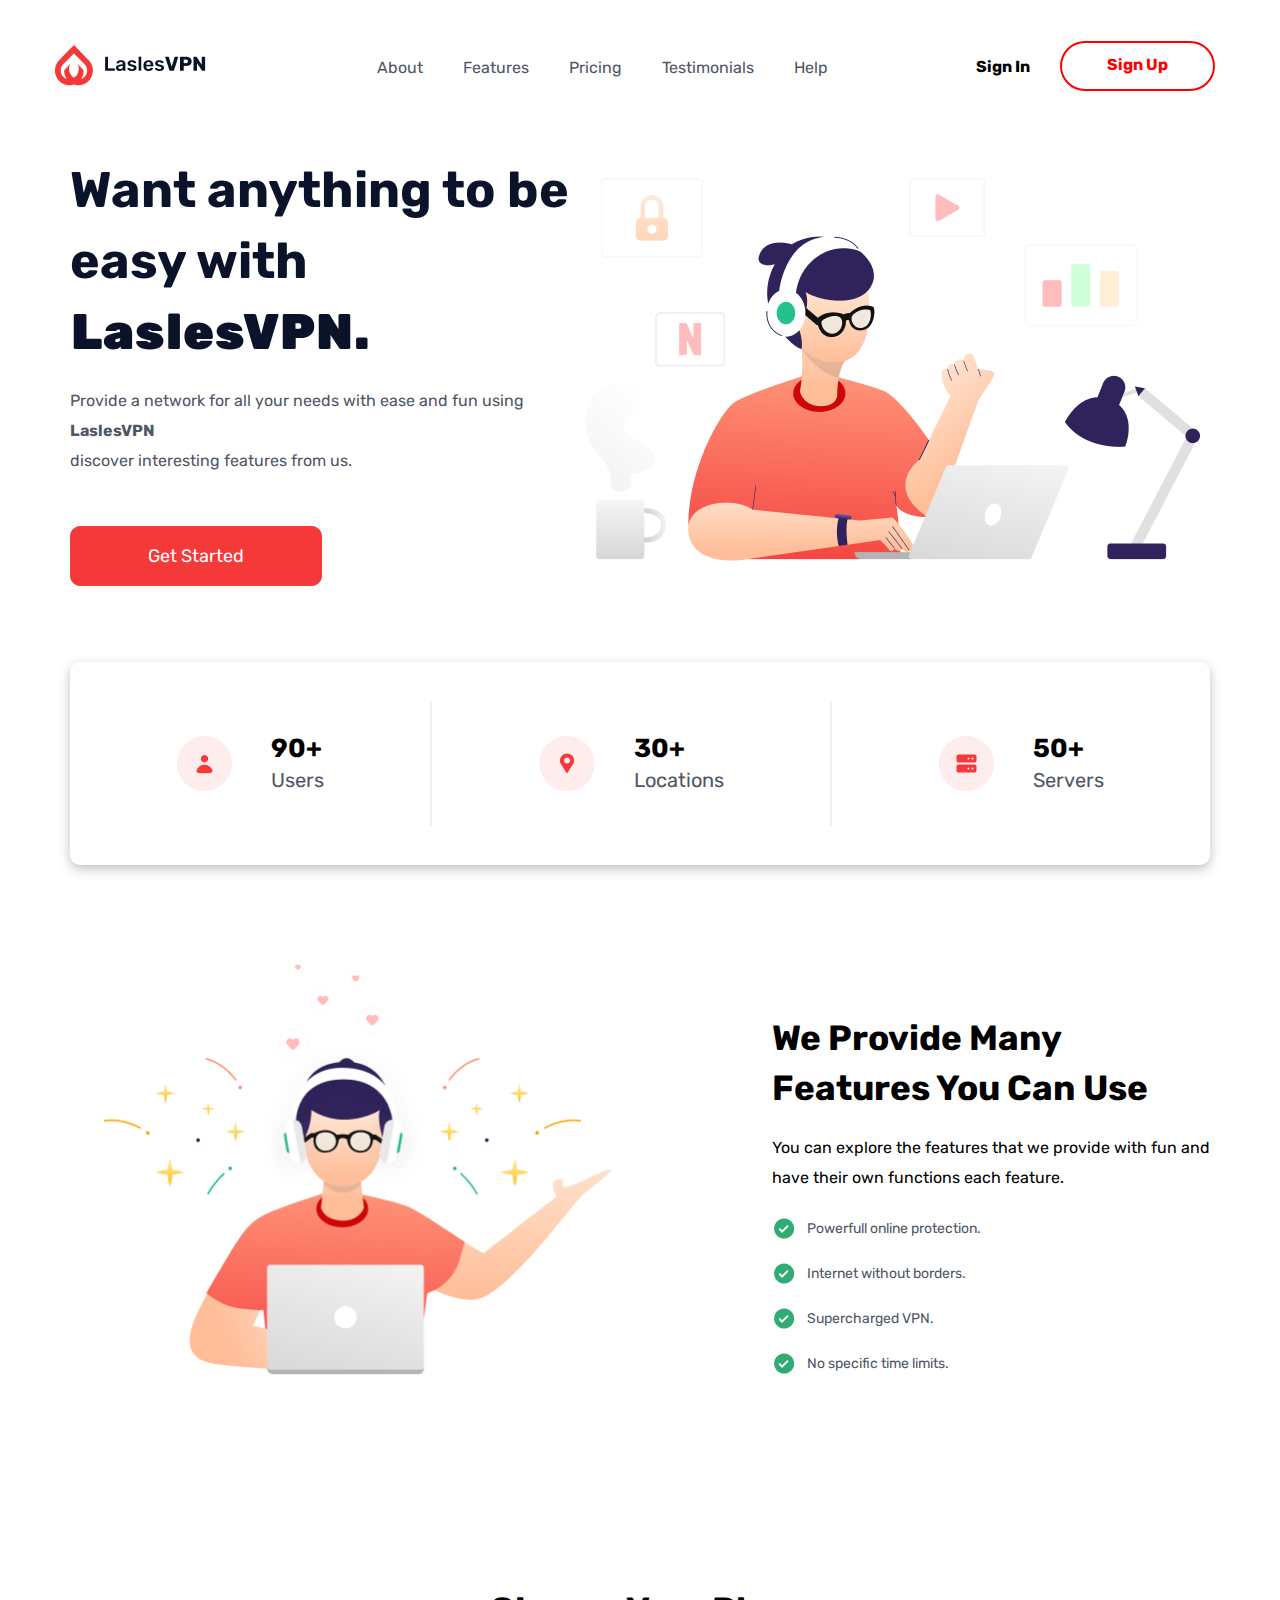
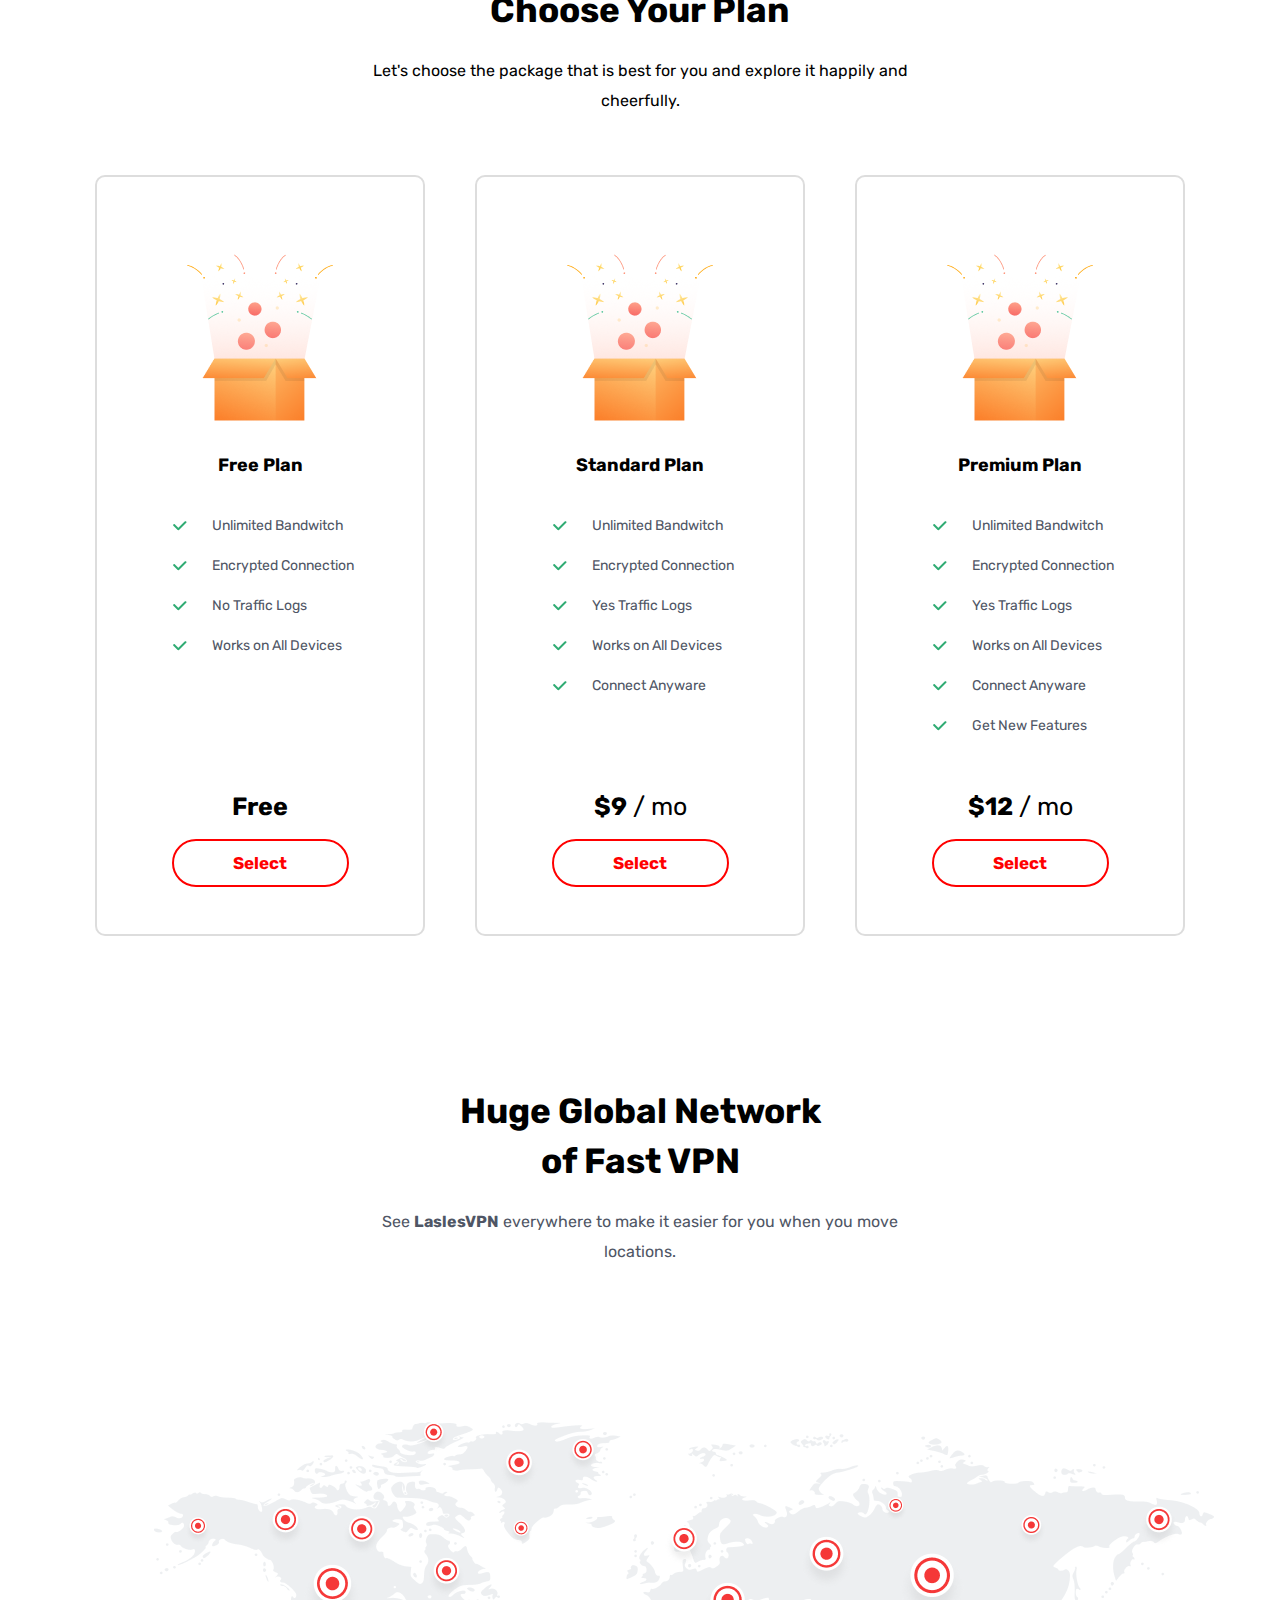
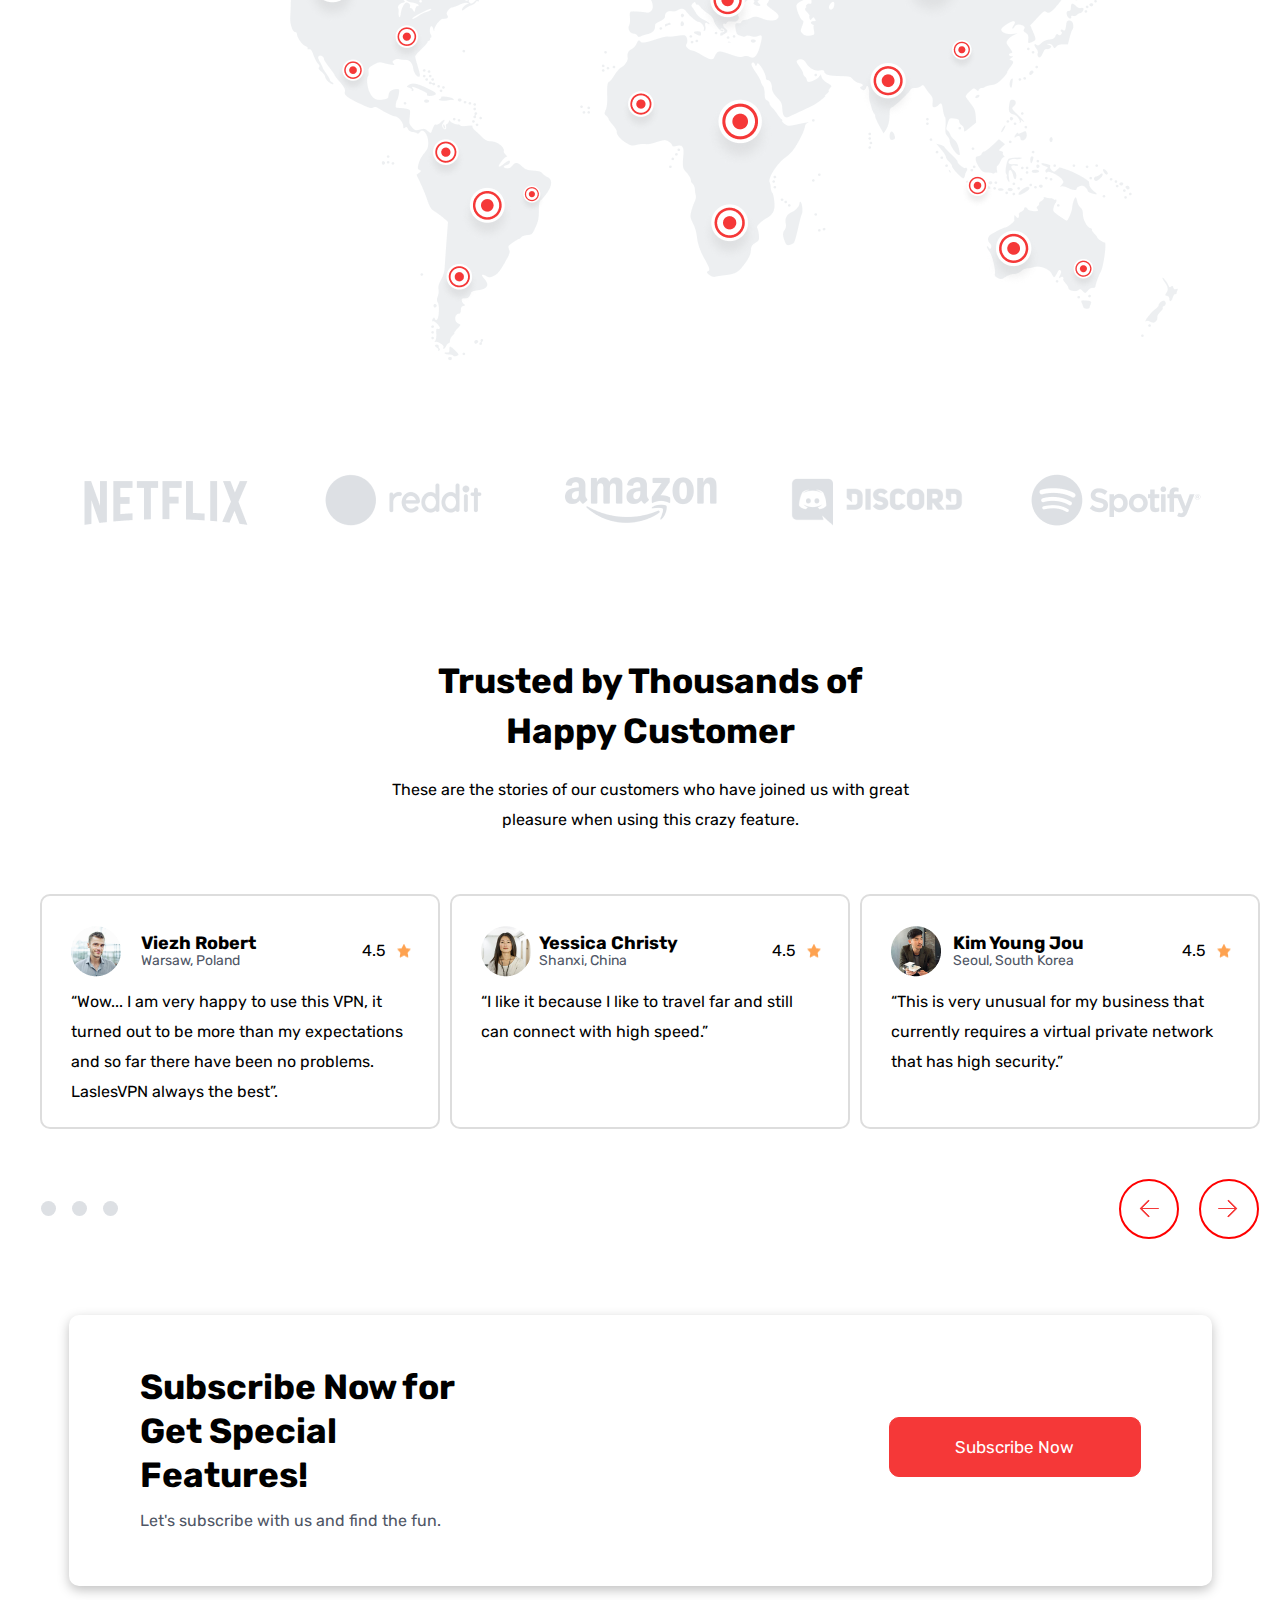
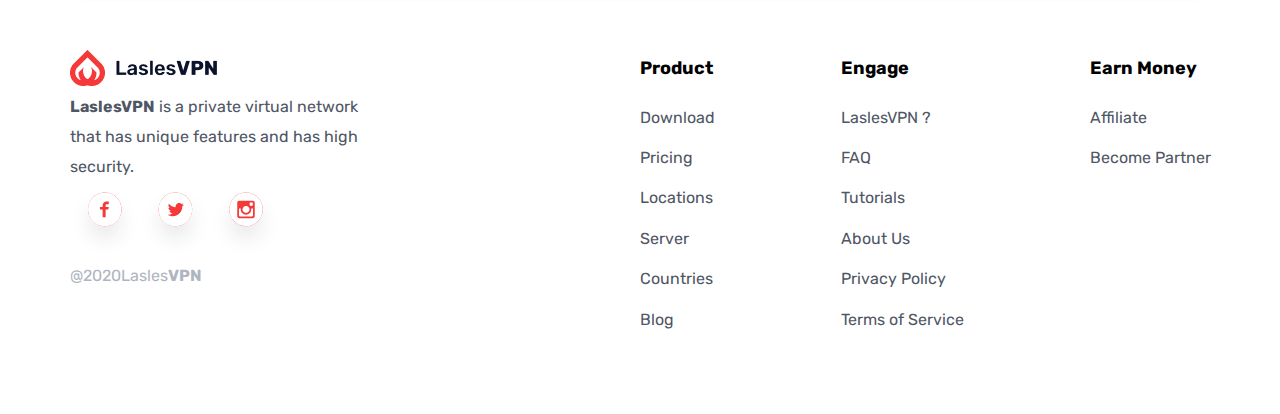
==== index.html @ 267bfb39 "Add files via upload" ====
<!DOCTYPE html>
<html lang="en">
<head>
    <meta charset="UTF-8">
    <meta http-equiv="X-UA-Compatible" content="IE=edge">
    <meta name="viewport" content="width=device-width, initial-scale=1.0">
    <link rel="preconnect" href="https://fonts.googleapis.com">
    <link rel="preconnect" href="https://fonts.gstatic.com" crossorigin>
    <link href="https://fonts.googleapis.com/css2?family=Rubik&display=swap" rel="stylesheet">
    <link href="styles/styles.css" rel="stylesheet">
    <link rel="preconnect" href="https://fonts.googleapis.com">
    <link rel="preconnect" href="https://fonts.gstatic.com" crossorigin>
    <link href="https://fonts.googleapis.com/css2?family=Rubik:wght@500&display=swap" rel="stylesheet"> 
    <link rel="preconnect" href="https://fonts.googleapis.com">
    <link rel="preconnect" href="https://fonts.gstatic.com" crossorigin>
    <link href="https://fonts.googleapis.com/css2?family=Rubik:wght@400;500&display=swap" rel="stylesheet"> 
    <title>Lasles VPN</title>
</head>
<body>
    <header class="hdr__container">
            <div class="hdr__nav">
                <img src="static/headerLogo.jpg" alt="spark" class="hdr__logo"> 
                
                <ul class="hdr__menu">
                    <li><a href="#">About</li></a>
                    <li><a href="#">Features</li></a>
                    <li><a href="#">Pricing</li></a>
                    <li><a href="#">Testimonials</li></a>
                    <li><a href="#">Help</li></a>
                </ul>

                <div class="hdr__buttons">
                    <button class="unbordered__button">Sign In</button>
                    <button class="bordered__button rounded__button">Sign Up</button>
                </div>
            </div>
    </header>

    <main>
        <section class="banner__wrapper">
                <div class="banner__container">
                    <h1 class="banner__heading">
                        Want anything to be<br> 
                        easy with <b class="heading__bold">LaslesVPN.</b>
                    </h1>
                    
                    <p class="banner__paragraph">
                        Provide a network for all your needs with ease and fun using <b>LaslesVPN</b><br> 
                        discover interesting features from us.
                    </p>
                
                    <button class=" banner__button square__button">Get Started</button>
                </div>
                    
                <img class="banner__img" src="static/banner.png" alt="a man looking at the hand">
        </section>

        <section class="info__container">
            <div class="info__user">
                <img class="info__img" src="static/userIcon.png" alt="user">
                <span class="user__number"><b>90+</b><br><span class="user__text">Users</span></span>
            </div>

            <div class="info__border"></div>

            <div class="info__location">
                <img class="info__img" src="static/locationIcon.jpg" alt="location">
                <span class="user__number"><b>30+</b><br><span class="user__text">Locations</span></span>

            </div>

            <div class="info__border"></div>

            <div class="info__server">
                <img class="info__img" src="static/serverIcon.png" alt="serverComputer">
                <span class="user__number"><b>50+</b><br><span class="user__text">Servers</span></span>
            </div>
        </section>

        <section class="service__container">
            <img class="service__img" src="static/service.png" alt=" manGivingsalute">
            <div class="service__text">
                <h2 class="service__heading">We Provide Many<br>Features You Can Use</h2>
                <p class="service__paragraph">You can explore the features that we provide with fun and<br>
                    have their own functions each feature.
                </p>
            
                <ul class="service__list">
                    <li><img class="service__check" src="static/checkIcon.png" alt="greenCircle"> Powerfull online protection.</li>
                    <li><img class="service__check" src="static/checkIcon.png" alt="greenCircle"> Internet without borders.</li>
                    <li><img class="service__check" src="static/checkIcon.png" alt="greenCircle"> Supercharged VPN.</li> 
                    <li><img class="service__check" src="static/checkIcon.png" alt="greenCircle"> No specific time limits.</li>
                </ul>
       
            </div>     
        </section>

        <section class="plan__container">
            <div class="plan__text__container">
                    <h2 class="plan__heading">Choose Your Plan</h2>
                    <p class="plan__paragraph">Let's choose the package that is best for you and explore it happily and<br>cheerfully.</p>
            </div>

            <div class="plan__option__container">
                <div class="plan__package">
                    <div class="plan__wrapper">
                        <img class="plan__img" src="static/planBox.png" alt="splashingBox">
                        <span class="plan__text">Free Plan</span>
                     <ul class="plan__list">
                        <li><img class="plan__list__img" src="static/tariffCheck.png" alt="greenTick">Unlimited Bandwitch</li>
                        <li><img class="plan__list__img" src="static/tariffCheck.png" alt="greenTick">Encrypted Connection</li>
                        <li><img class="plan__list__img" src="static/tariffCheck.png" alt="greenTick">No Traffic Logs</li>
                        <li><img class="plan__list__img" src="static/tariffCheck.png" alt="greenTick">Works on All Devices</li>
                      </ul>
                    </div>
                    <div class="plan__price">
                        <span class="plan__price__free"><b>Free</b></span>
                        <button class="plan__button rounded__button">Select</button>
                    </div>
                </div>
    
                <div class="plan__package">
                    <div class="plan__wrapper">
                        <img class="plan__img" src="static/planBox.png" alt="splashingBox">
                        <span class="plan__text">Standard Plan</span>
                        <ul class="plan__list">
                            <li><img class="plan__list__img" src="static/tariffCheck.png" alt="greenTick">Unlimited Bandwitch</li>
                            <li><img class="plan__list__img" src="static/tariffCheck.png" alt="greenTick">Encrypted Connection</li>
                            <li><img class="plan__list__img" src="static/tariffCheck.png" alt="greenTick">Yes Traffic Logs</li>
                            <li><img class="plan__list__img" src="static/tariffCheck.png" alt="greenTick">Works on All Devices</li>
                            <li><img class="plan__list__img" src="static/tariffCheck.png" alt="greenTick">Connect Anyware</li>
                        </ul>  
                    </div> 
                    <div class="plan__price">
                        <span class="plan__price__standart"><b>$9</b> <span class="tariff__price__text">/ mo</span></span>
                        <button class="plan__button rounded__button">Select</button>
                    </div>
                </div>
    
                <div class="plan__package">
                    <div class="plan__wrapper">
                        <img class="plan__img" src="static/planBox.png" alt="splashingBox">
                        <span class="plan__text">Premium Plan</span>
                        <ul class="plan__list">
                            <li><img class="plan__list__img" src="static/tariffCheck.png" alt="greenTick">Unlimited Bandwitch</li>
                            <li><img class="plan__list__img" src="static/tariffCheck.png" alt="greenTick">Encrypted Connection</li>
                            <li><img class="plan__list__img" src="static/tariffCheck.png" alt="greenTick">Yes Traffic Logs</li>
                            <li><img class="plan__list__img" src="static/tariffCheck.png" alt="greenTick">Works on All Devices</li>
                            <li><img class="plan__list__img" src="static/tariffCheck.png" alt="greenTick">Connect Anyware</li>   
                            <li><img class="plan__list__img" src="static/tariffCheck.png" alt="greenTick">Get New Features</li>   
                        </ul>
                    </div>
                        <div class="plan__price">
                           <span class="plan__price__premium"><b>$12</b> <span class="tariff__price__text">/ mo</span></span>
                           <button class="plan__button rounded__button">Select</button>
                        </div>
                </div>
            
            </div>

        </section>

        <section class="vpnNetwork__container">
            <div class="vpnNetwork__text">
                <h2 class="vpnNetwork__heading">Huge Global Network<br>of Fast VPN</h2>
                <p class="vpnNetwork__paragraph">See <b>LaslesVPN</b> everywhere to make it easier for you when you move<br>locations.</p>
            </div>
                <img class="vpnNetwork__map"  src="static/hugeGlobalmap.png" alt="continents">
                <img src="static/sponsorsLogo.png" alt="recources">    
        </section>

        <section class="slider__container">
            <div class="slider__text">
                <h2 class="slider__heading">Trusted by Thousands of<br>Happy Customer</h2>
                <p class="slider__paragraph">These are the stories of our customers who have joined us with great<br>pleasure when using this crazy feature.</p>
            </div>

            <div class="slider__review__container">

                <div class="slider__review">
                    <div class="slider__review__profile">
                        <img class="slider__review__avatar" src="static/viezh.png" alt="customer">
                        <div class="slider__review__userInfo">
                            <span class="slider__review__name"><b>Viezh Robert</b></span> 
                            <span class="slider__review__location">Warsaw, Poland</span>
                        </div>
                        <span class="slider__review__mark">4.5 <img class="mark__img" src="static/markIcon.png" alt="yellowStar"></span>
                    </div>

                    <div class="slider__review__text">
                        <p class="slider__review__paragraph">“Wow... I am very happy to use this VPN, it <br>turned out to be more than my expectations<br>and so far there have been no problems.<br>LaslesVPN always the best”.</p>
                    </div>
                </div>

                <div class="slider__review">
                    <div class="slider__review__profile">
                        <img class="slider__review__avatar" src="static/yessika.png" alt="customer"> 
                        <div class="slider__review__userInfo">
                            <span class="slider__review__name"><b>Yessica Christy</b></span>
                            <span class="slider__review__location">Shanxi, China</span>
                        </div>
                        <span class="slider__review__mark">4.5 <img class="mark__img" src="static/markIcon.png" alt="yellowStar"></span>
                    </div>

                    <div class="slider__review__text">
                        <p class="slider__review__paragraph">“I like it because I like to travel far and still can connect with high speed.”</p>
                    </div>
                </div>

                <div class="slider__review">
                    <div class="slider__review__profile">
                        <img class="slider__review__avatar" src="static/kim.png" alt="customer"> 
                        <div class="slider__review__userInfo">
                            <span class="slider__review__name"><b>Kim Young Jou</b></span>
                            <span class="slider__review__location">Seoul, South Korea</span>
                        </div>
                        <span class="slider__review__mark">4.5 <img class="mark__img" src="static/markIcon.png" alt="yellowStar"></span>
                    </div>

                    <div class="slider__review__text">
                        <p class="slider__review__paragraph">“This is very unusual for my business that currently requires a virtual private network that has high security.”</p>
                    </div>   
                </div>

            </div>

            <div class="slider__controls__container">

                <div class="slider__switch__container">
                    <div class="slider__controls__switch"></div>
                    <div class="slider__controls__switch"></div>
                    <div class="slider__controls__switch"></div>
                </div>
            
                <div class="slider__controls__buttons">
                    <button class="slider__button">  <div class="arrow__left"> </div></button>
                    <button class="slider__button">  <div class="arrow__right"> </div></button> 
                </div>

            </div>
        </section>

        <section class="subscribe__container">
            <div class="subscribe__text">
                <h2 class="subscribe__heading">Subscribe Now for Get Special Features!</h2>
                <span class="subscribe__description">Let's subscribe with us and find the fun.</span>
            </div>

            <div class="subscribe__button__container">
                <button class="subscribe__button square__button">Subscribe Now</button>
            </div>
        </section>

    </main>

    <footer class="footer__container">
        <div class="footer__info__container">
            <img class="footer__logo" src="static/footerLogo.png" alt="spark">
            <p class="footer__info__paragraph"><b>LaslesVPN</b> is a private virtual network that has unique features and has high security.</p>
            <div class="footer__info__links">
                <a href="#" class="footer__info__link"><img src="static/facebook.svg" alt="facebook"></a>
                <a href="#" class="footer__info__link"><img src="static/twitter.svg" alt="twitter"></a>
                <a href="#" class="footer__info__link"><img src="static/instagram.svg" alt="instagram"></a>
            </div>
            <span class="footer__info__text">@2020Lasles<b>VPN</b></span>
        </div>

        <div class="footer__navigation__container">
            <div class="footer__navigation__section">
                <h5 class="footer__navigation__heading">Product</h5>

                <ul class="footer__navigation__menu">
                    <a href="#">Download</a>
                    <a href="#">Pricing</a>
                    <a href="#">Locations</a>
                    <a href="#">Server</a>
                    <a href="#">Countries</a>
                    <a href="#">Blog</a>
                </ul>

            </div>

            <div class="footer__navigation__section">
                <h5 class="footer__navigation__heading">Engage</h5>

                <ul class="footer__navigation__menu">
                    <a href="#">LaslesVPN ?</a>
                    <a href="#">FAQ</a>
                    <a href="#">Tutorials</a>
                    <a href="#">About Us</a>
                    <a href="#">Privacy Policy</a>
                    <a href="#">Terms of Service</a>
                </ul>

            </div>

            <div class="footer__navigation__section">
                <h5 class="footer__navigation__heading">Earn Money</h5>

                <ul class="footer__navigation__menu">
                    <a href="#">Affiliate</a>
                    <a href="#">Become Partner</a>
                </ul>

            </div>

        </div>

    </footer>

</body>
</html>

<!-- Notes 
    HTML part
    1.CamelCase (vpnLogo)
    2. Переназвать всі файли  з маленької букви
    3. Файли які відносяться до медія повинні лежати в окермій папці
    4. Всі файли no-code лежать в окремій папці static (підпапка для медіафайли)
    5.Знать BEM(правила найменування класів)
    6.Переписать назви класів на більш інформативні (button1 button2)
    7.Читать про декларацію alt атрибуту +(виправить свій alt)

    Css part
    1.Додати normalize файл
    2.У всих css правилах повинні бути 1 одна табуляці після : +(пофіксить свій код)
    3.У всих css правила після селектора перед дужкою повинна бути 1 табуляція +(пофіксить свій код)
    4.Всі css правила пишуться в алфавітному порядку+ (пофіксить код)
    5.Додати padding до всих клікабельних елементів на сторінці
    6. Вправити transition на button2. 
--> 
<!--  part 2
    1.На всі елементи пункту меню hover червоного кольору(+ додати transition 0.3s)
    2.Кнопка без бордера hover opasity на 0.7(0.8)
    3.Кнопка з бордером background transition 0.3s
    4. Переписать alt на img 
    5. Винести картинки в окрему папку static img
    6.Скачать нормалайз файл, винести css файли в окрему папку+ розказать про нормалайз
-->

<!-- banner правки
    1.Додати інверсію до кнопки +
    2.При ctrl+ стабілізувать картинку(не повинна входить в текст) !z-index
    3.Переназвать клас h__bold. +
    4.Зробить рамку для тексу(шоб не виходив за фотографію) !зменшити ширину контейнеру
    
    section__info правки


-->
---- styles/styles.css ----
@import url(normalize.css);

* {
    box-sizing: border-box;
}

:root {
    --font-family: 'Rubik', sans-serif;
    --size: 17px;
    --weight: bold;
    --width: 55px;
    --font-size_nubmer: 26px;
    --font-size_text: 20px;
}
.square__button:hover {
    background-color: white;
    color: red;
    transition: ease-in-out 0.4s;
    filter: drop-shadow(0px 3px 8px #f92d2d);
}

.hdr__container {
    margin: 0 auto; 
    width: 1171px;
    box-sizing: border-box;
}

.hdr__logo {
    margin-right: 156px;
}

.hdr__nav {
    align-items: center;
    display: flex;
    margin-top: 38px;
    }

.hdr__menu {
    display: flex;
    list-style-type: none; /* декоративна частина ul тега(знімає маркування)*/
    padding-top: 5px;
    padding-left: 0;
}

.hdr__menu li a {  
    color: #4F5665;
    font-family: var(--font-family);
    margin-right: 30px;
    padding: 5px;
    text-decoration: none;
    transition: ease-in-out 0.4s;
}

.hdr__menu li a:hover {
    color: red;
    transition: ease-in-out 0.3s;
}

.hdr__buttons {
    display: flex;
    margin-left: auto;
    padding-right: 11px;
}

.unbordered__button {
    padding: 9px 5px 5px 5px;
    font-family: var(--font-family);
    background-color: white;
    border: none;
    cursor: pointer;
    font-size: 16px;
    font-weight: var(--weight);
    margin-right: 25px;
    transition: ease-in-out 0.5s;
} 

.unbordered__button:hover {
    transition: ease-in-out 0.3s;
    opacity: 0.6;
}

.bordered__button {
    background-color: white;
    border-radius: 50px;
    border: 2px solid red;
    color: red;
    cursor: pointer;
    font-family: var(--font-family);
    font-size: 16px;
    font-weight: var(--weight);
    height: 50px;
    width: 155px;
    transition: ease-in-out 0.4s;
} 

.rounded__button:hover {
    background-color: red;
    color: white;
    transition: ease-in-out 0.6s;
}

.banner__wrapper {
    margin: auto;
    display: flex;
    height: 521px;
    align-items: center;
    max-width: 1440px;
    position: relative;
}  

.banner__container {
    z-index: 0;
    margin: 0 auto;
    width: 1171px;
    padding-left: 15px;
}

.banner__img {
    z-index: 1;
    position: absolute;
    right: 80px;
    top: 85px;
}

.banner__heading {
    width: 46%;
    color: #0B132A;
    font-family: 'Rubik', sans-serif;
    font-size: 50px;
    line-height: 71px;
    margin-bottom: 18px;
}

.heading__bold {
    letter-spacing: 1px;
    padding: 1px;
}

.banner__paragraph {
    width: 46%;
    color: #4F5665;
    font-family: var(--font-family);
    font-size: 16px;
    line-height: 30px;
    margin-bottom: 50px;
}

.banner__button {
    background-color: #F53838;
    border-radius: 10px;
    border: 1px solid #F53838;
    color: white;
    cursor: pointer;
    font-family: var(--font-family);
    font-size: 18px;
    height: 60px;
    width: 252px;
    line-height: 1px;
    transition: ease-in-out 0.5s;
}

.info__container {
    align-items: center;
    border-radius: 10px;
    box-shadow: 0px 4px 12px rgba(0, 0, 0, 0.25);
    display: flex;
    height: 203px;
    justify-content: space-evenly;
    margin: 3em auto;
    width: 1140px;
}

.user__number {
    font-family: 'Rubik', sans-serif; 
    font-size: var(--font-size_nubmer);
}

.user__text {
    color: #4F5665;
    font-family: 'Rubik', sans-serif;
    font-size: var(--font-size_text);
}

.info__user, .info__location, .info__server {
    display: flex;
    align-items: center;
}

.info__img {
    padding-right: 39px;
}

.info__border {
    border: solid 1px #EEEFF2;
    height: 125px;
}

.service__container {
    display: flex;
    justify-content: space-between;
    margin: 95px auto;
    width: 1140px;
}

.service__img {
    padding-left: 33px;
    height: 415px;
}

.service__check {
    padding-right: 10px;
}

.service__text {
    padding-top: 24px;
}

.service__heading {
    font-family: 'Rubik', sans-serif;
    font-size: 35px;    
    line-height: 50px;
    margin-bottom: 20px;
}

.service__paragraph {
    font-family: 'Rubik', sans-serif;
    font-size: 16px;
    line-height: 30px;
    margin-bottom: 23px;
}

.service__list {
    padding-left: 0px;
}

.service__list li {
    align-items: center;
    color: #4F5665;
    display: flex;
    font-family: 'Rubik', sans-serif;
    font-size: 14px;
    padding-bottom: 20px;
}

.plan__container {
    width: 1190px;
    margin: auto;
}

.plan__text__container {
    margin-top: 178px;
    text-align: center;
}

.plan__text {
    font-family: 'Rubik', sans-serif;
    font-size: 18px;
    font-weight: bold;
    margin-top: 34px;    
}

.plan__heading {
    font-family: 'Rubik', sans-serif;
    font-size: 35px;
    margin-bottom: 25px;
}

.plan__paragraph {
    font-family: 'Rubik', sans-serif;
    font-size: 16px;
    line-height: 30px;
}

.plan__option__container {
    display:flex;
    justify-content: space-evenly;
    margin-top: 59px;
}

 .plan__package { 
    align-items: center;
    border-radius: 10px;
    border: solid 2px #DDDDDD;  
    display:flex;
    flex-direction: column;
    justify-content: space-between;
    padding-bottom: 47px;
    height: 761px;
    padding-top: 77px;
    transition: ease-in-out 0.6s;
    width: 330px; 
}

.plan__wrapper {
    display: flex;
    flex-direction: column;
    align-items: center;
}

.plan__list {
    color:#4F5665;
    font-family: 'Rubik', sans-serif;
    font-size: 14px;
    list-style-type: none;
    margin-bottom:0;
    padding-left: 0;
    margin-top: 38px;
}

.plan__list li {
    align-items: center;
    display: flex;
    padding-bottom: 15px;
}

.plan__list__img {
    padding-right: 20px;
}

.plan__price { 
    font-family: 'Rubik', sans-serif;
    font-size: 25px;   
    display: flex;
    flex-direction: column;
    align-items: center;
}

.plan__price__text {
    color:#4F5665;
    font-family: 'Rubik', sans-serif;
    font-size: 25px;
}

.plan__button {
    background-color: white;
    border-radius: 50px;
    border: 2px solid red;
    color: red;
    cursor: pointer;
    font-family: var(--font-family);
    font-size: var(--size);
    font-weight: var(--weight);
    height: 48px;
    margin-top: 17px;
    padding-top: 3px; 
    transition: ease-in-out 0.4s; 
    width: 177px;
}

.plan__package:hover {
    border: solid 2px #F53838;
    transition: ease-in-out 0.5s;
}

.vpnNetwork__container {
    width: 1148px;
    margin: auto;
}

.vpnNetwork__text {
    padding-top: 121px;
    text-align: center;
    font-family: 'Rubik', sans-serif;
}

.vpnNetwork__heading {
    margin-bottom: 21px;
    font-size: 35px;
    line-height: 50px;
}

.vpnNetwork__paragraph {
    font-size: 16px;
    line-height: 30px;
    color: #4F5665;
}

.vpnNetwork__map {
    position: sticky;
    left: 190px;
    margin-top: 139px;
    margin-bottom: 30px; 
}

.slider__container {
    width: 1300px;
    margin: auto;
}

.slider__text {
    padding-top: 17px;
    text-align: center;

}

.slider__heading {
    font-size: 35px;
    margin-bottom: 19px;
    line-height: 50px;
    font-family: 'Rubik', sans-serif;
}

.slider__paragraph {
    margin: 0;
    font-size: 16px;
    font-family: 'Rubik', sans-serif;
    line-height: 30px;
}

.slider__review__container {
    display: flex;
    margin: 59px auto 0px;
    width: 1241px;
    justify-content: space-evenly;
}

.slider__review {
    cursor: pointer;
    padding: 30px 26px 20px 29px;
    width: 400px;
    border-radius: 10px;
    border: 2px solid #DDDDDD;
    transition: ease-in-out 0.6s;
}

.slider__review__text {
    margin-top: 10px;
}

.slider__review:hover {
    border: solid 2px #F53838;
    transition: ease-in-out 0.5s;
}

.slider__review__profile {
    display: flex;
    align-items: center;
    justify-content: space-between;
}

.slider__review__userInfo {
    display: flex;
    flex-direction: column;
    margin-right: 86px;
}

.slider__review__name {
    font-size: 18px;
    font-family: 'Rubik', sans-serif;
}

.slider__review__location {
    font-family: 'Rubik', sans-serif;
    font-size: 14px;
    color: #4F5665;
}

.slider__review__mark {
    display: flex;
    font-family: 'Rubik', sans-serif;
    font-size: 16px;
}

.mark__img {
    margin-left: 10px;
}

.slider__review__text {
    font-family: 'Rubik', sans-serif;
    font-size: 16px;
    line-height: 30px;
}

.slider__review__paragraph {
    margin: 0;
}

.slider__controls__container {
    justify-content: space-between;
    align-items: center;
    display: flex;
    width: 1218px;
    margin: 30px auto 0;
    height: 100px; 
}

.slider__switch__container {
    display: flex;
    height: 15px;
}

.slider__controls__switch {
    cursor: pointer;
    transition: background-color ease-in-out 0.5s;
    width: 15px;
    height:15px;
    background-color: #DDE0E4;
    border-radius: 50%;
    margin-right: 16px;  
}

.slider__controls__switch:hover {
    transition: background ease-in-out 0.4s;
    background-color: #F53838;
}

.slider__controls__buttons {
    display: flex;
    width: 140px;
    justify-content: space-between;
}

.slider__button {
    border: solid 2px red;
    width: 60px;
    height: 60px;
    border-radius: 50%;
    background-color: white;
    cursor: pointer;
    transition: background ease-in-out 0.6s;
}

.slider__button:hover {
    background-color: #F53838;
}

.arrow__left {
    transition: border ease-in-out 0.3s;
    transform: rotate(315deg);
    border-radius: 1px;
    width: 13px;
    height: 13px;
    border-top: 2px solid #F53838;
    border-left: 2px solid #F53838;
  }

.arrow__right { 
    transition: border ease-in-out 0.3s;
    transform:rotate(135deg);
    border-radius: 1px;
    width: 13px;
    height: 13px;
    border-top: 2px solid #F53838;
    border-left: 2px solid #F53838;
}

.arrow__right::before{
    transition: background-color ease-in-out 0.4s;
    border-radius: 30px;
    content: "";
    display: block;
    width: 1.3px;
    height: 18px;
    background-color: #F53838;
    transform: rotate(-45deg) translate(6px, 1px); 
} 

.arrow__left::before{   
    transition: background-color ease-in-out 0.4s;
    border-radius: 30px;
    content: "";
    display: block;
    width: 1.3px;
    height: 18px;
    background-color: #F53838;
    transform: rotate(-45deg) translate(6px, 1px);
} 

.slider__button:hover .arrow__right {
    transition: border ease-in-out 0.4s;
    border-top: 2px solid #ffffff;
    border-left: 2px solid #ffffff;
}

.slider__button:hover .arrow__left {
    transition: border ease-in-out 0.4s;
    border-top: 2px solid #ffffff;
    border-left: 2px solid #ffffff;
}

.slider__button:hover .arrow__left::before {
    background-color: #FFFFFF;
}

.slider__button:hover .arrow__right::before {
    transition: background border ease-in-out 0.4s;
    background-color: #FFFFFF;
}

.arrow__left:hover{
    transition: border ease-in-out 0.4s;
    border-top: 2px solid #ffffff;
    border-left: 2px solid #ffffff;
}

.arrow__left, .arrow__right {
    margin-left: 15px;
}

.subscribe__container {
    padding: 50px 71px 56px 71px;
    display: flex;
    justify-content: space-between;
    align-items: center;
    width: 1143px;
    margin: 56px auto 0;
    border-radius: 10px;
    background: #FFFFFF;
    box-shadow: 0px 4px 12px rgba(0, 0, 0, 0.25);
}

.subscribe__text {
    width: 359px;
}

.subscribe__heading {
    margin-top: 0;
    margin-bottom: 15px;
    font-family: 'Rubik', sans-serif;
    font-size: 35px;
    line-height: 44px;
}

.subscribe__description {
    font-family: 'Rubik', sans-serif;
    font-size: 16px;
    color: #4F5665;
}

.subscribe__button {
    background-color: #F53838;
    border-radius: 10px;
    border: 1px solid #F53838;
    color: white;
    cursor: pointer;
    font-family: var(--font-family);
    font-size: 17px;
    height: 60px;
    width: 252px;
    line-height: 1px;
    transition: ease-in-out 0.5s;
}


.footer__container {
    width: 1141px;
    margin: 63px auto;
    display: flex;
    justify-content: space-between;
}

.footer__info__container {
    width: 320px;
    display: flex;
    flex-direction: column;
    justify-content: space-between;
    padding-bottom: 66px;
}

.footer__logo {
    width: 149px;
    height: 38.23px;
}

.footer__info__paragraph {
    color: #4F5665;
    font-size: 16px;
    font-family: 'Rubik', sans-serif;
    margin: 0;
    line-height: 30px;
}

.footer__info__text {
    font-size: 16px;
    font-family: 'Rubik', sans-serif;
    color: #AFB5C0;
}

.footer__navigation__container {
    display: flex;
    justify-content: space-between;
    width: 571px;
}

.footer__navigation__heading {
    margin-top: 9px;
    font-family: 'Rubik', sans-serif;
    font-size: 18px;
}

.footer__navigation__menu {
    padding: 0;
    margin: 0;
    display: flex;
    flex-direction: column;
}

.footer__info__link {
    float: left;
}

.footer__navigation__menu a {
    transition: color ease-in-out 0.5s;
    margin-bottom: 22px;
    font-family: 'Rubik', sans-serif;
    font-size: 16px;
    color: #4F5665;
    text-decoration: none;
}

.footer__navigation__menu a:hover {
    transition: color ease-in-out 0.3s;
    color: red;
}
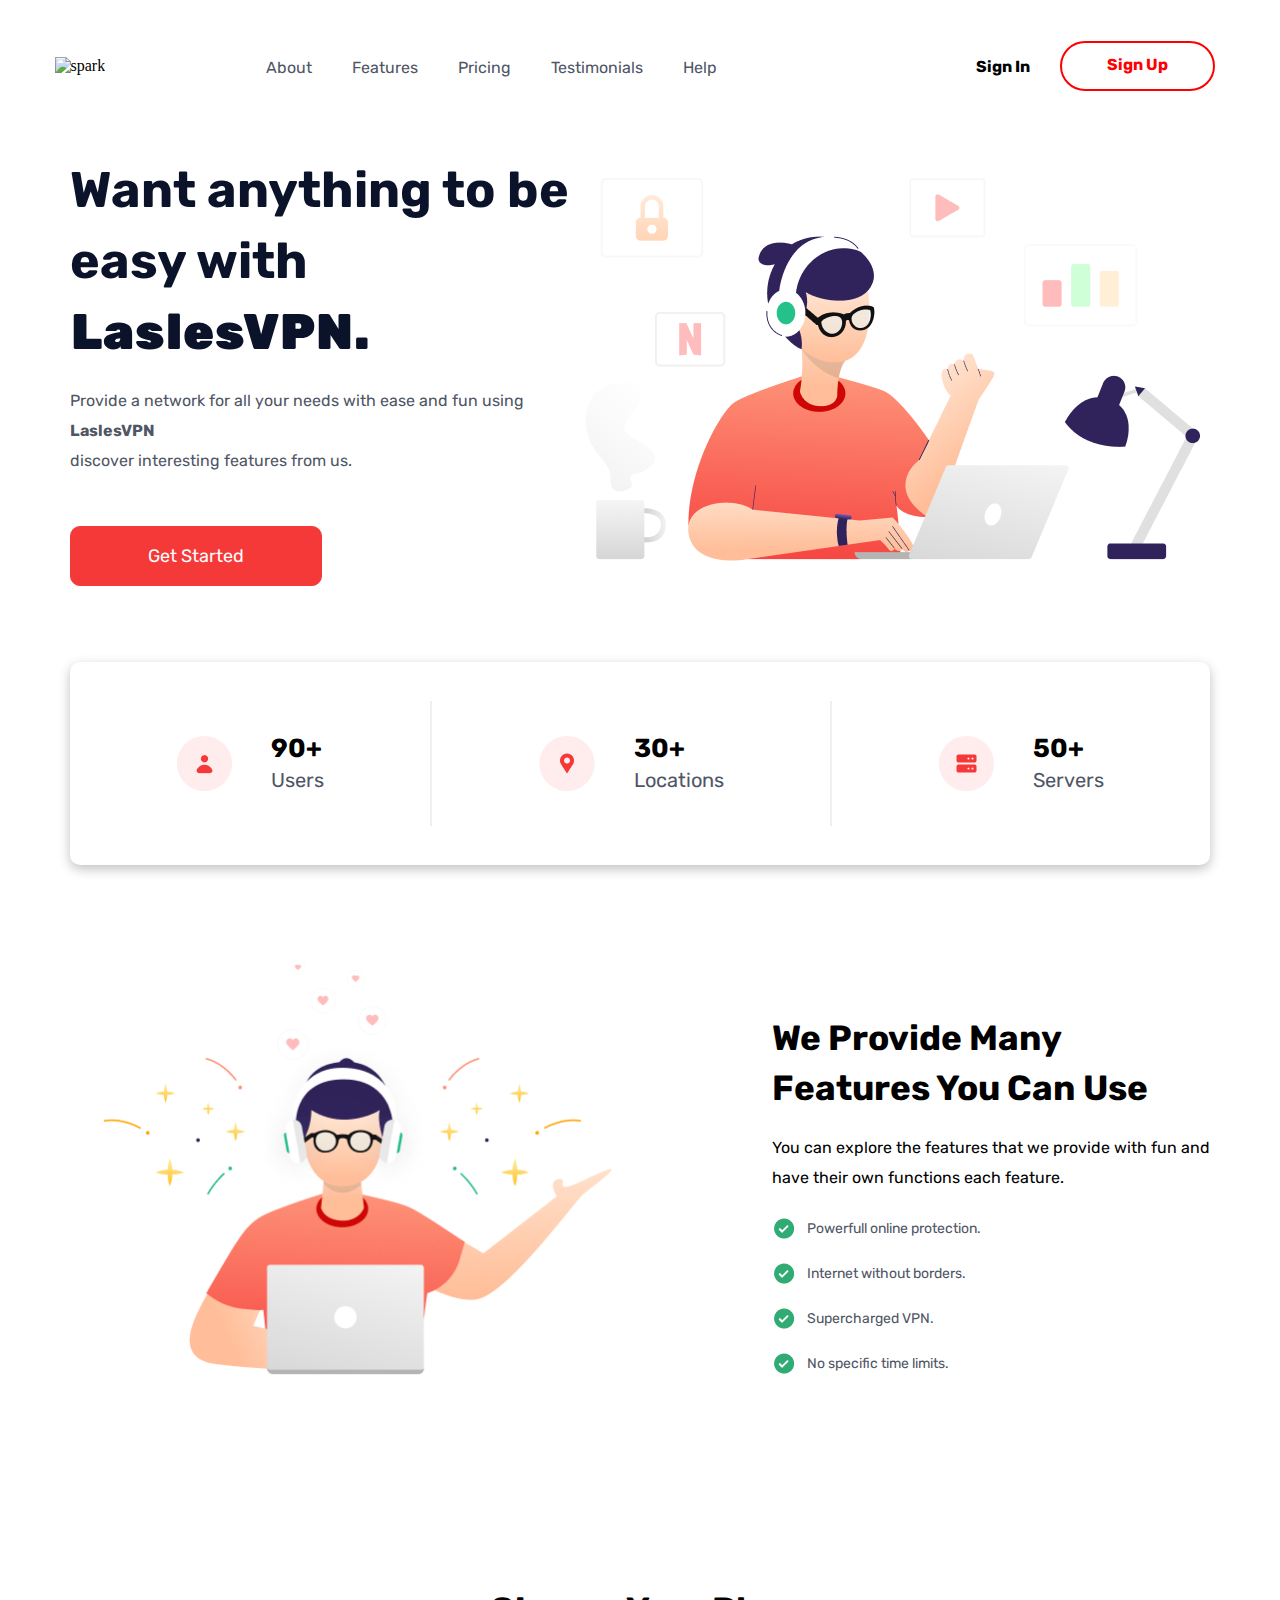
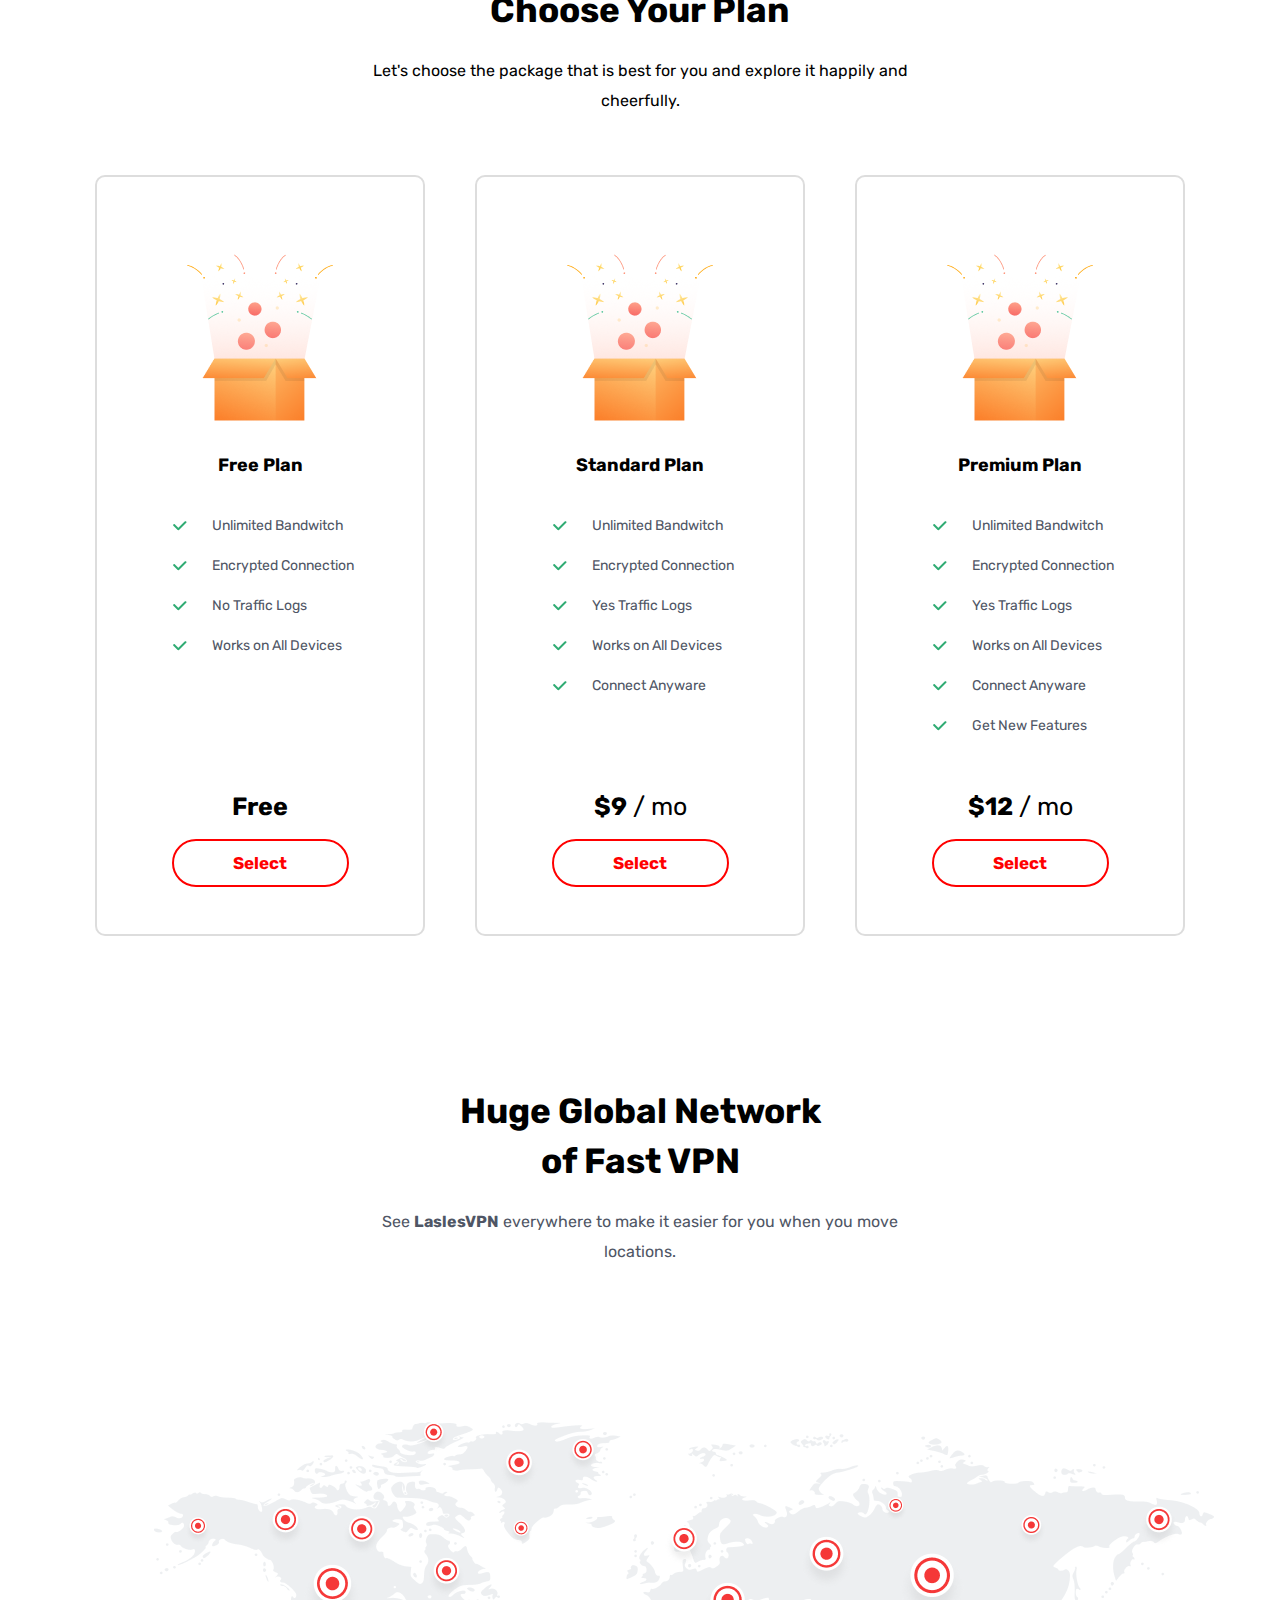
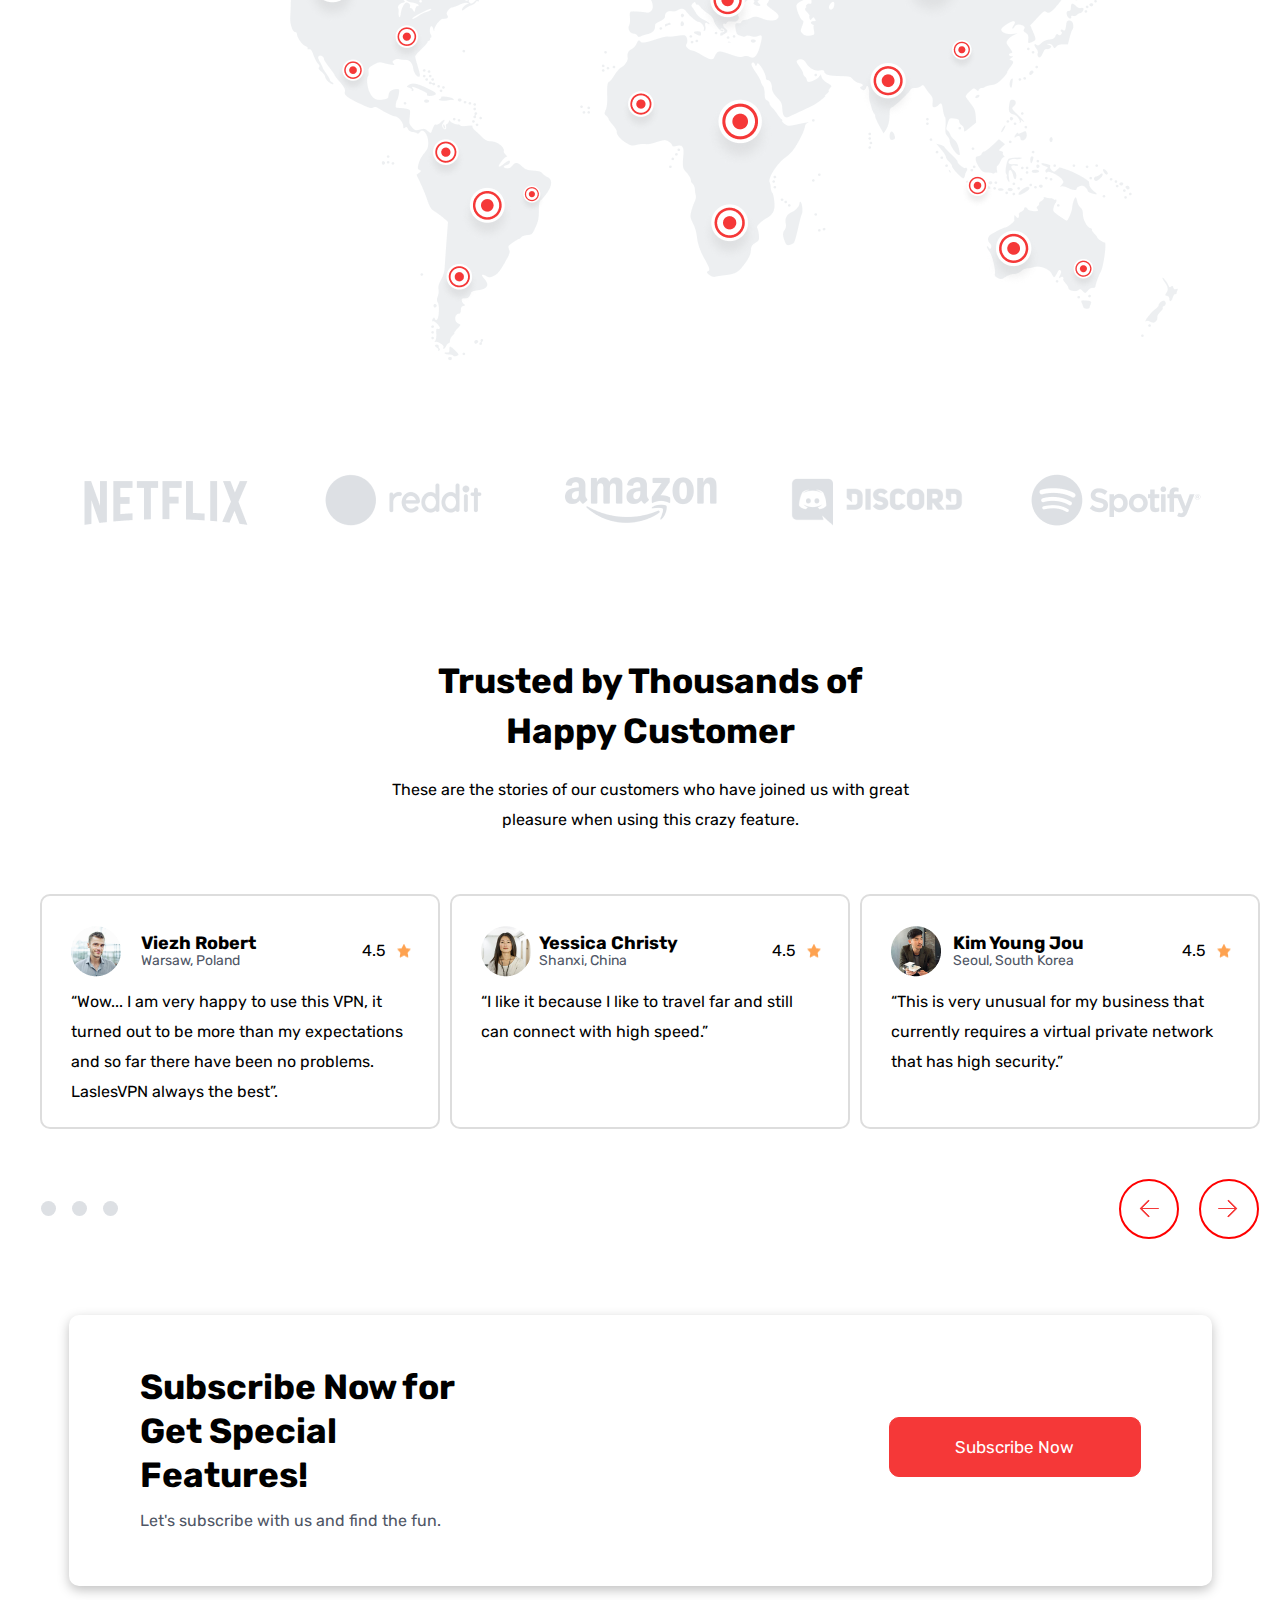
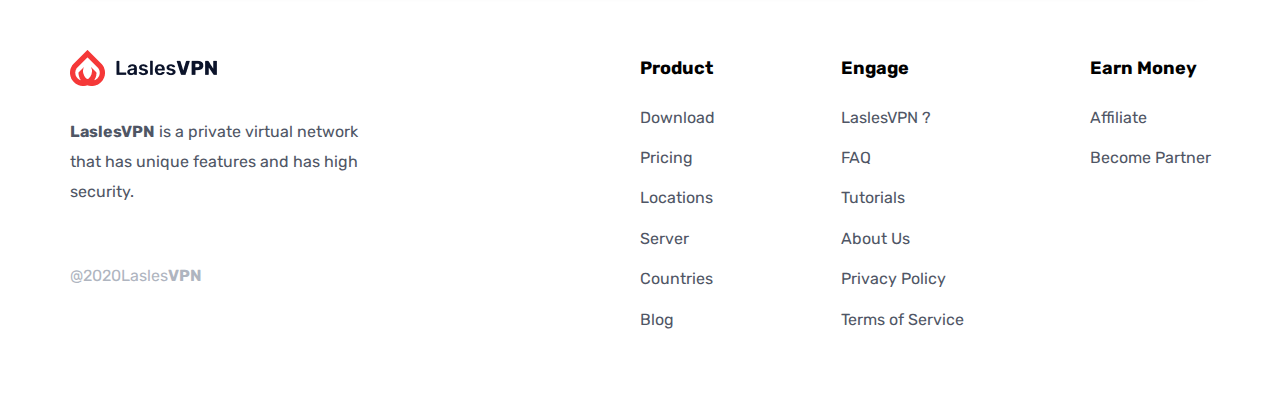
==== commit 0cc06f78: "Update index.html" ====
--- a/index.html
+++ b/index.html
@@ -14,12 +14,13 @@
     <link rel="preconnect" href="https://fonts.googleapis.com">
     <link rel="preconnect" href="https://fonts.gstatic.com" crossorigin>
     <link href="https://fonts.googleapis.com/css2?family=Rubik:wght@400;500&display=swap" rel="stylesheet"> 
+    <script src="https://kit.fontawesome.com/b703a0679a.js" crossorigin="anonymous"></script>
     <title>Lasles VPN</title>
 </head>
 <body>
     <header class="hdr__container">
             <div class="hdr__nav">
-                <img src="static/headerLogo.jpg" alt="spark" class="hdr__logo"> 
+                <img src="static/headerLogo.png" alt="spark" class="hdr__logo"> 
                 
                 <ul class="hdr__menu">
                     <li><a href="#">About</li></a>
@@ -257,10 +258,20 @@
         <div class="footer__info__container">
             <img class="footer__logo" src="static/footerLogo.png" alt="spark">
             <p class="footer__info__paragraph"><b>LaslesVPN</b> is a private virtual network that has unique features and has high security.</p>
-            <div class="footer__info__links">
-                <a href="#" class="footer__info__link"><img src="static/facebook.svg" alt="facebook"></a>
-                <a href="#" class="footer__info__link"><img src="static/twitter.svg" alt="twitter"></a>
-                <a href="#" class="footer__info__link"><img src="static/instagram.svg" alt="instagram"></a>
+            <div class="footer__info__links__wrapper">
+
+                <div class="footer__info__link__container">
+                <a href="#" class="footer__info__link"> <i class="fa-brands fa-facebook-f"></i> </a>
+                </div>
+
+                <div class="footer__info__link__container">
+                <a href="#" class="footer__info__link"> <i class="fa-brands fa-twitter"></i> </a>
+                </div>
+
+                <div class="footer__info__link__container">
+                <a href="#" class="footer__info__link"> <i class="fa-brands fa-instagram"></i> </a>
+                </div>
+
             </div>
             <span class="footer__info__text">@2020Lasles<b>VPN</b></span>
         </div>
@@ -310,41 +321,3 @@
 
 </body>
 </html>
-
-<!-- Notes 
-    HTML part
-    1.CamelCase (vpnLogo)
-    2. Переназвать всі файли  з маленької букви
-    3. Файли які відносяться до медія повинні лежати в окермій папці
-    4. Всі файли no-code лежать в окремій папці static (підпапка для медіафайли)
-    5.Знать BEM(правила найменування класів)
-    6.Переписать назви класів на більш інформативні (button1 button2)
-    7.Читать про декларацію alt атрибуту +(виправить свій alt)
-
-    Css part
-    1.Додати normalize файл
-    2.У всих css правилах повинні бути 1 одна табуляці після : +(пофіксить свій код)
-    3.У всих css правила після селектора перед дужкою повинна бути 1 табуляція +(пофіксить свій код)
-    4.Всі css правила пишуться в алфавітному порядку+ (пофіксить код)
-    5.Додати padding до всих клікабельних елементів на сторінці
-    6. Вправити transition на button2. 
---> 
-<!--  part 2
-    1.На всі елементи пункту меню hover червоного кольору(+ додати transition 0.3s)
-    2.Кнопка без бордера hover opasity на 0.7(0.8)
-    3.Кнопка з бордером background transition 0.3s
-    4. Переписать alt на img 
-    5. Винести картинки в окрему папку static img
-    6.Скачать нормалайз файл, винести css файли в окрему папку+ розказать про нормалайз
--->
-
-<!-- banner правки
-    1.Додати інверсію до кнопки +
-    2.При ctrl+ стабілізувать картинку(не повинна входить в текст) !z-index
-    3.Переназвать клас h__bold. +
-    4.Зробить рамку для тексу(шоб не виходив за фотографію) !зменшити ширину контейнеру
-    
-    section__info правки
-
-
--->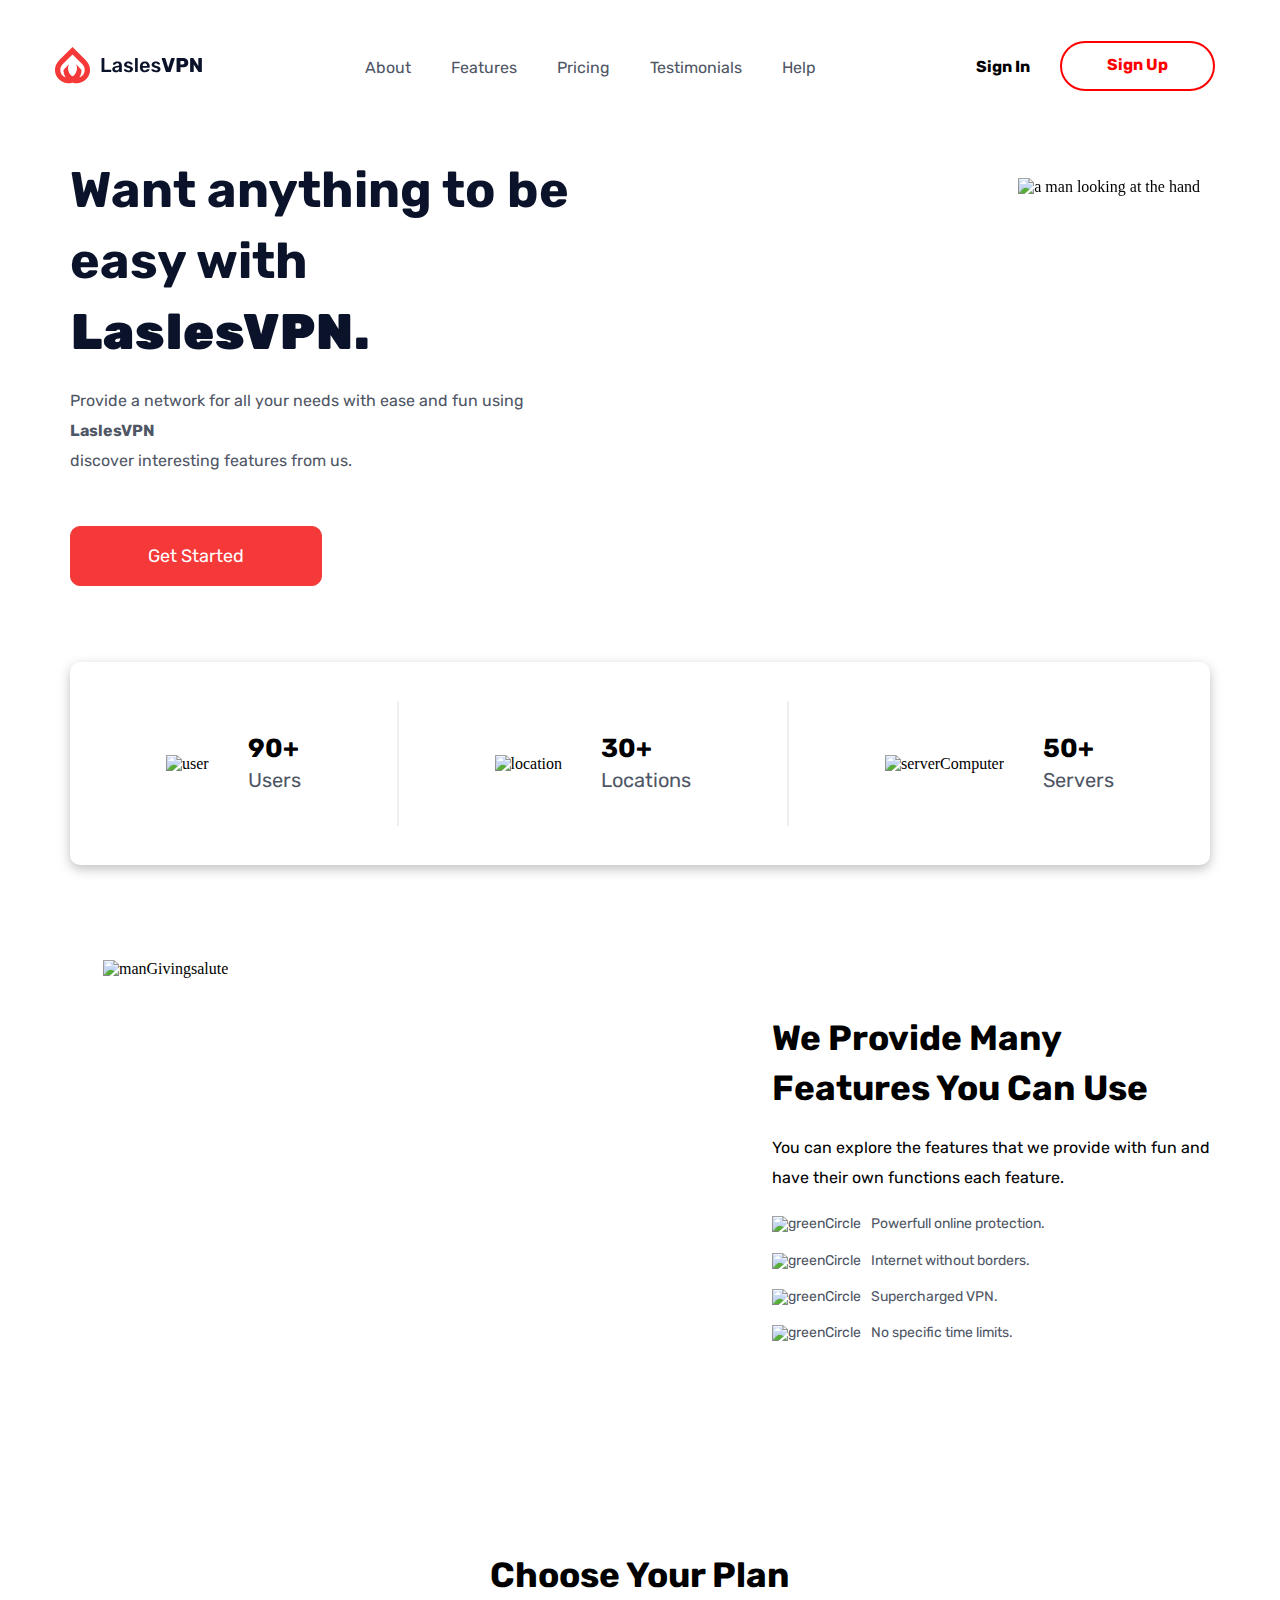
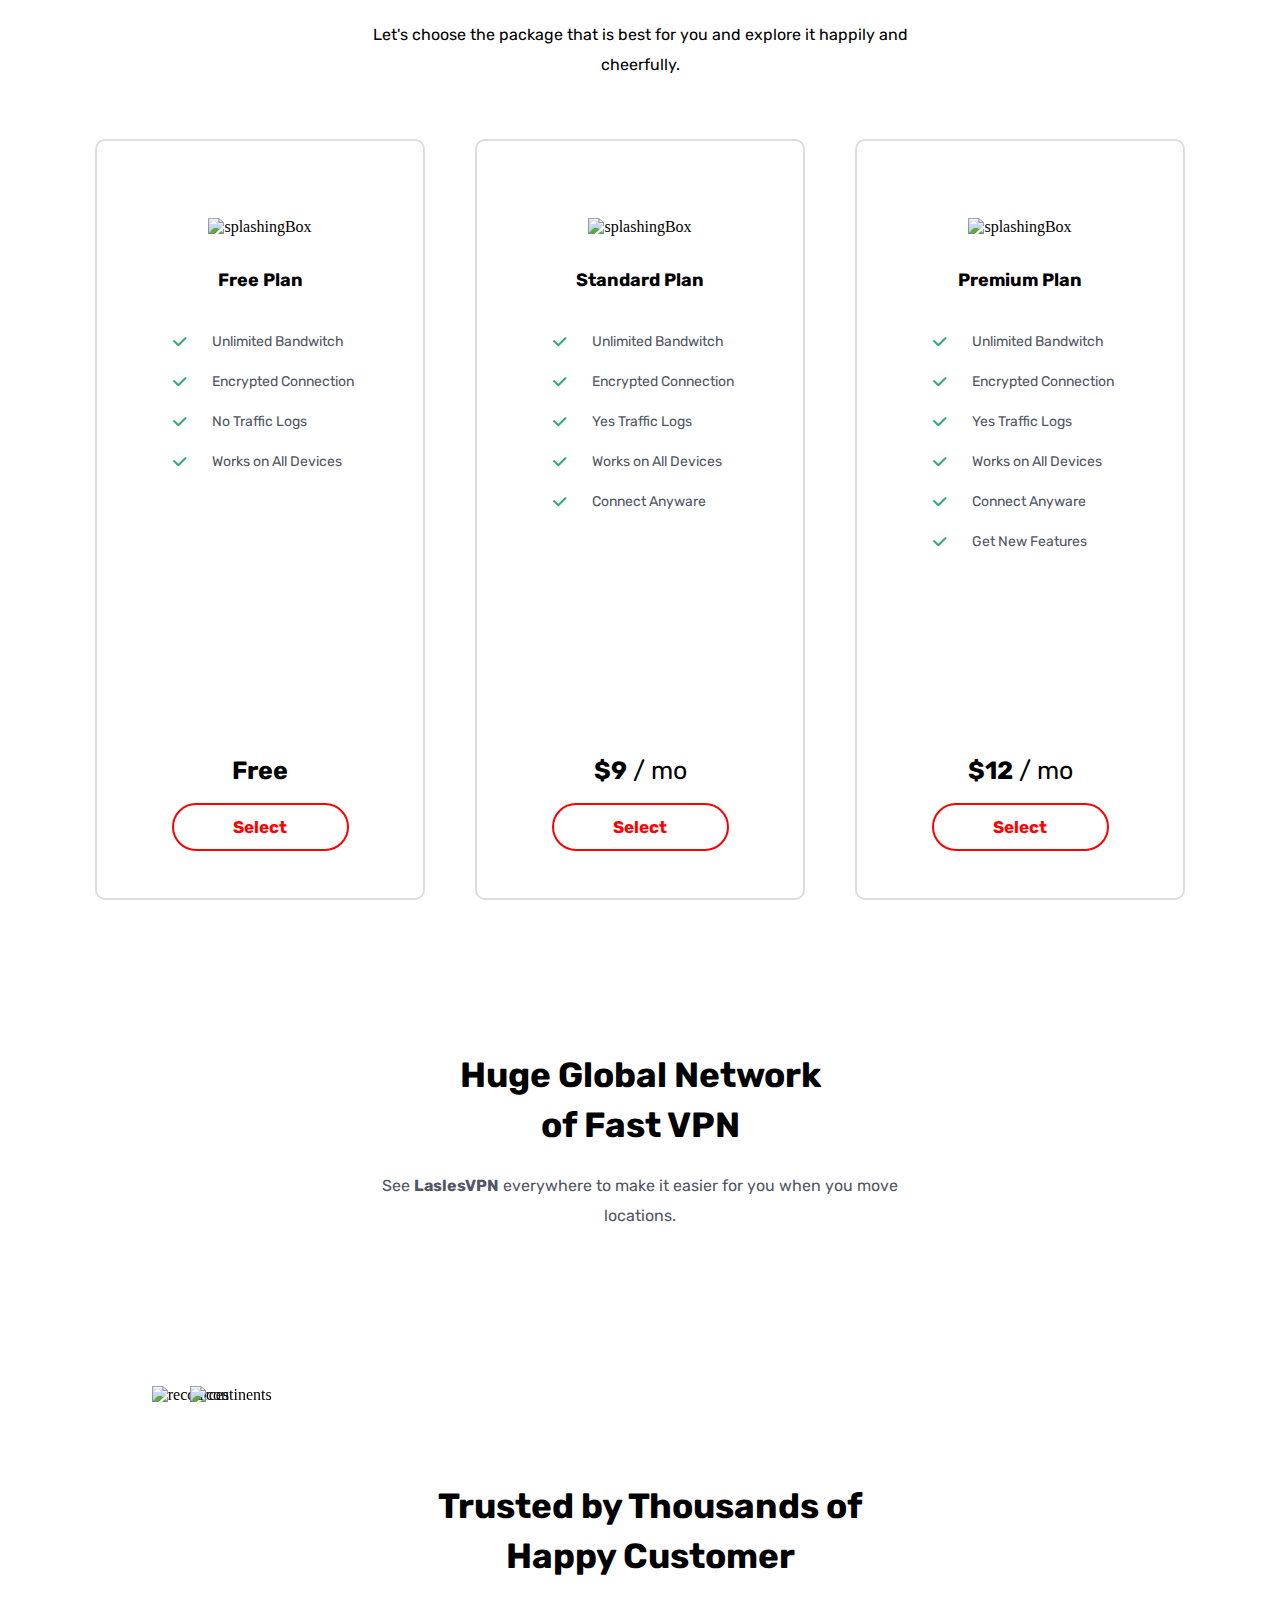
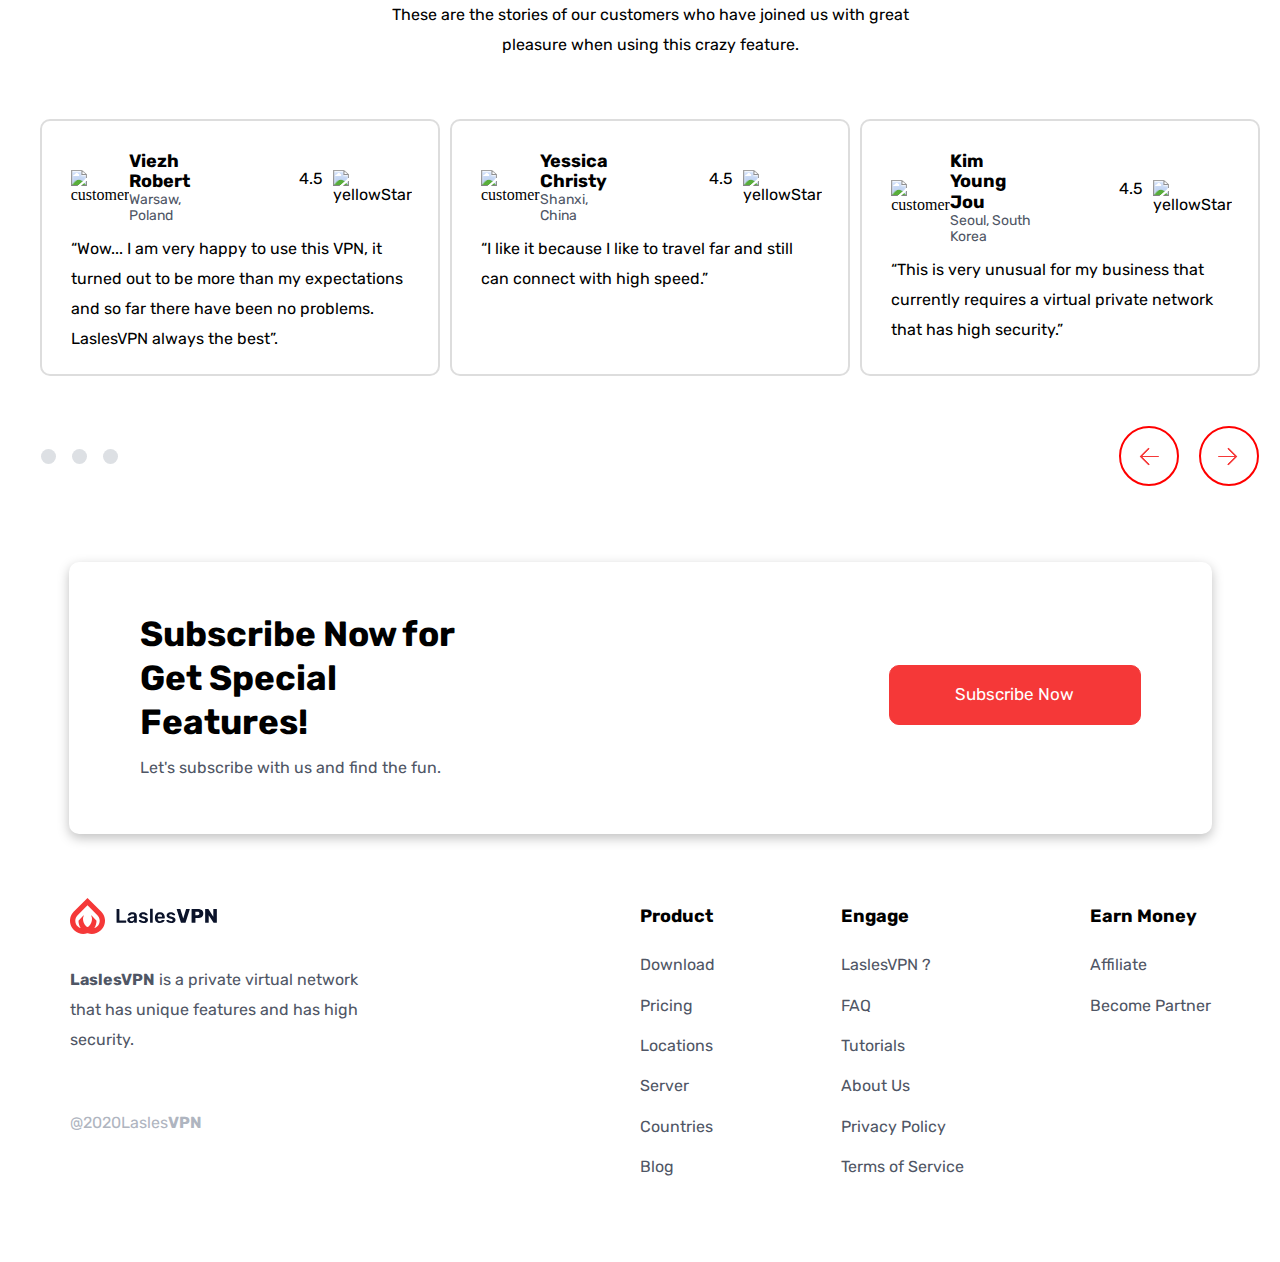
==== commit ec739bf8: "Update index.html" ====
--- a/index.html
+++ b/index.html
@@ -20,7 +20,7 @@
 <body>
     <header class="hdr__container">
             <div class="hdr__nav">
-                <img src="static/headerLogo.png" alt="spark" class="hdr__logo"> 
+                <img src="static/headerLogo.svg" alt="spark" class="hdr__logo"> 
                 
                 <ul class="hdr__menu">
                     <li><a href="#">About</li></a>
@@ -53,19 +53,19 @@
                     <button class=" banner__button square__button">Get Started</button>
                 </div>
                     
-                <img class="banner__img" src="static/banner.png" alt="a man looking at the hand">
+                <img class="banner__img" src="static/banner.svg" alt="a man looking at the hand">
         </section>
 
         <section class="info__container">
             <div class="info__user">
-                <img class="info__img" src="static/userIcon.png" alt="user">
+                <img class="info__img" src="static/userIcon.svg" alt="user">
                 <span class="user__number"><b>90+</b><br><span class="user__text">Users</span></span>
             </div>
 
             <div class="info__border"></div>
 
             <div class="info__location">
-                <img class="info__img" src="static/locationIcon.jpg" alt="location">
+                <img class="info__img" src="static/locationIcon.svg" alt="location">
                 <span class="user__number"><b>30+</b><br><span class="user__text">Locations</span></span>
 
             </div>
@@ -73,13 +73,13 @@
             <div class="info__border"></div>
 
             <div class="info__server">
-                <img class="info__img" src="static/serverIcon.png" alt="serverComputer">
+                <img class="info__img" src="static/serverIcon.svg" alt="serverComputer">
                 <span class="user__number"><b>50+</b><br><span class="user__text">Servers</span></span>
             </div>
         </section>
 
         <section class="service__container">
-            <img class="service__img" src="static/service.png" alt=" manGivingsalute">
+            <img class="service__img" src="static/service.svg" alt=" manGivingsalute">
             <div class="service__text">
                 <h2 class="service__heading">We Provide Many<br>Features You Can Use</h2>
                 <p class="service__paragraph">You can explore the features that we provide with fun and<br>
@@ -87,10 +87,10 @@
                 </p>
             
                 <ul class="service__list">
-                    <li><img class="service__check" src="static/checkIcon.png" alt="greenCircle"> Powerfull online protection.</li>
-                    <li><img class="service__check" src="static/checkIcon.png" alt="greenCircle"> Internet without borders.</li>
-                    <li><img class="service__check" src="static/checkIcon.png" alt="greenCircle"> Supercharged VPN.</li> 
-                    <li><img class="service__check" src="static/checkIcon.png" alt="greenCircle"> No specific time limits.</li>
+                    <li><img class="service__check" src="static/checkIcon.svg" alt="greenCircle"> Powerfull online protection.</li>
+                    <li><img class="service__check" src="static/checkIcon.svg" alt="greenCircle"> Internet without borders.</li>
+                    <li><img class="service__check" src="static/checkIcon.svg" alt="greenCircle"> Supercharged VPN.</li> 
+                    <li><img class="service__check" src="static/checkIcon.svg" alt="greenCircle"> No specific time limits.</li>
                 </ul>
        
             </div>     
@@ -105,7 +105,7 @@
             <div class="plan__option__container">
                 <div class="plan__package">
                     <div class="plan__wrapper">
-                        <img class="plan__img" src="static/planBox.png" alt="splashingBox">
+                        <img class="plan__img" src="static/planBoxfree.svg" alt="splashingBox">
                         <span class="plan__text">Free Plan</span>
                      <ul class="plan__list">
                         <li><img class="plan__list__img" src="static/tariffCheck.png" alt="greenTick">Unlimited Bandwitch</li>
@@ -122,7 +122,7 @@
     
                 <div class="plan__package">
                     <div class="plan__wrapper">
-                        <img class="plan__img" src="static/planBox.png" alt="splashingBox">
+                        <img class="plan__img" src="static/planBoxstandart.svg" alt="splashingBox">
                         <span class="plan__text">Standard Plan</span>
                         <ul class="plan__list">
                             <li><img class="plan__list__img" src="static/tariffCheck.png" alt="greenTick">Unlimited Bandwitch</li>
@@ -140,7 +140,7 @@
     
                 <div class="plan__package">
                     <div class="plan__wrapper">
-                        <img class="plan__img" src="static/planBox.png" alt="splashingBox">
+                        <img class="plan__img" src="static/planBoxpremium.svg" alt="splashingBox">
                         <span class="plan__text">Premium Plan</span>
                         <ul class="plan__list">
                             <li><img class="plan__list__img" src="static/tariffCheck.png" alt="greenTick">Unlimited Bandwitch</li>
@@ -166,8 +166,8 @@
                 <h2 class="vpnNetwork__heading">Huge Global Network<br>of Fast VPN</h2>
                 <p class="vpnNetwork__paragraph">See <b>LaslesVPN</b> everywhere to make it easier for you when you move<br>locations.</p>
             </div>
-                <img class="vpnNetwork__map"  src="static/hugeGlobalmap.png" alt="continents">
-                <img src="static/sponsorsLogo.png" alt="recources">    
+                <img class="vpnNetwork__map"  src="static/hugeGlobalmap.svg" alt="continents">
+                <img src="static/sponsorsLogo.svg" alt="recources">    
         </section>
 
         <section class="slider__container">
@@ -180,12 +180,12 @@
 
                 <div class="slider__review">
                     <div class="slider__review__profile">
-                        <img class="slider__review__avatar" src="static/viezh.png" alt="customer">
+                        <img class="slider__review__avatar" src="static/viezhAvatar.svg" alt="customer">
                         <div class="slider__review__userInfo">
                             <span class="slider__review__name"><b>Viezh Robert</b></span> 
                             <span class="slider__review__location">Warsaw, Poland</span>
                         </div>
-                        <span class="slider__review__mark">4.5 <img class="mark__img" src="static/markIcon.png" alt="yellowStar"></span>
+                        <span class="slider__review__mark">4.5 <img class="mark__img" src="static/markIcon.svg" alt="yellowStar"></span>
                     </div>
 
                     <div class="slider__review__text">
@@ -195,12 +195,12 @@
 
                 <div class="slider__review">
                     <div class="slider__review__profile">
-                        <img class="slider__review__avatar" src="static/yessika.png" alt="customer"> 
+                        <img class="slider__review__avatar" src="static/yessikaAvatar.svg" alt="customer"> 
                         <div class="slider__review__userInfo">
                             <span class="slider__review__name"><b>Yessica Christy</b></span>
                             <span class="slider__review__location">Shanxi, China</span>
                         </div>
-                        <span class="slider__review__mark">4.5 <img class="mark__img" src="static/markIcon.png" alt="yellowStar"></span>
+                        <span class="slider__review__mark">4.5 <img class="mark__img" src="static/markIcon.svg" alt="yellowStar"></span>
                     </div>
 
                     <div class="slider__review__text">
@@ -210,12 +210,12 @@
 
                 <div class="slider__review">
                     <div class="slider__review__profile">
-                        <img class="slider__review__avatar" src="static/kim.png" alt="customer"> 
+                        <img class="slider__review__avatar" src="static/kimAvatar.svg" alt="customer"> 
                         <div class="slider__review__userInfo">
                             <span class="slider__review__name"><b>Kim Young Jou</b></span>
                             <span class="slider__review__location">Seoul, South Korea</span>
                         </div>
-                        <span class="slider__review__mark">4.5 <img class="mark__img" src="static/markIcon.png" alt="yellowStar"></span>
+                        <span class="slider__review__mark">4.5 <img class="mark__img" src="static/markIcon.svg" alt="yellowStar"></span>
                     </div>
 
                     <div class="slider__review__text">
@@ -256,20 +256,20 @@
 
     <footer class="footer__container">
         <div class="footer__info__container">
-            <img class="footer__logo" src="static/footerLogo.png" alt="spark">
+            <img class="footer__logo" src="static/footerLogo.svg" alt="spark">
             <p class="footer__info__paragraph"><b>LaslesVPN</b> is a private virtual network that has unique features and has high security.</p>
             <div class="footer__info__links__wrapper">
 
                 <div class="footer__info__link__container">
-                <a href="#" class="footer__info__link"> <i class="fa-brands fa-facebook-f"></i> </a>
+                    <a href="#" class="footer__info__link"> <i class="fa-brands fa-facebook-f"></i> </a>
                 </div>
 
                 <div class="footer__info__link__container">
-                <a href="#" class="footer__info__link"> <i class="fa-brands fa-twitter"></i> </a>
+                    <a href="#" class="footer__info__link"> <i class="fa-brands fa-twitter"></i> </a>
                 </div>
 
                 <div class="footer__info__link__container">
-                <a href="#" class="footer__info__link"> <i class="fa-brands fa-instagram"></i> </a>
+                    <a href="#" class="footer__info__link"> <i class="fa-brands fa-instagram"></i> </a>
                 </div>
 
             </div>
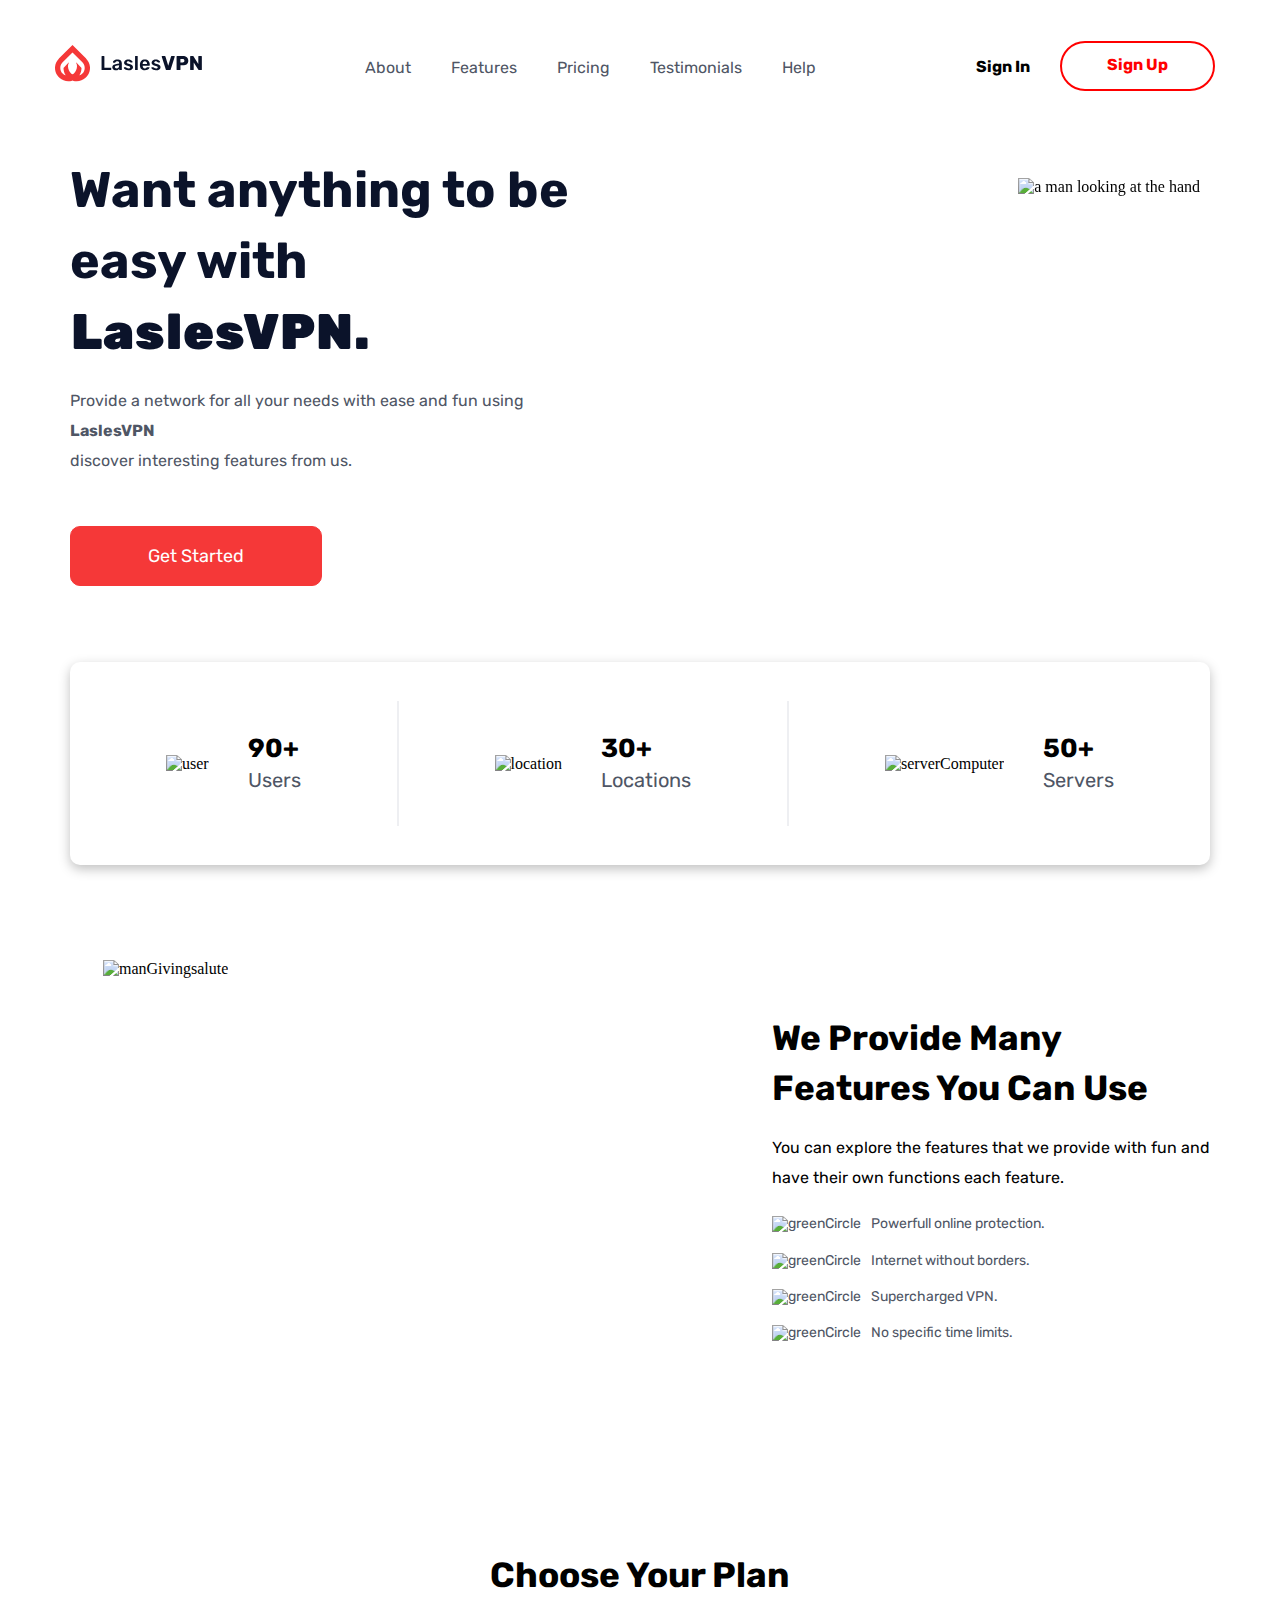
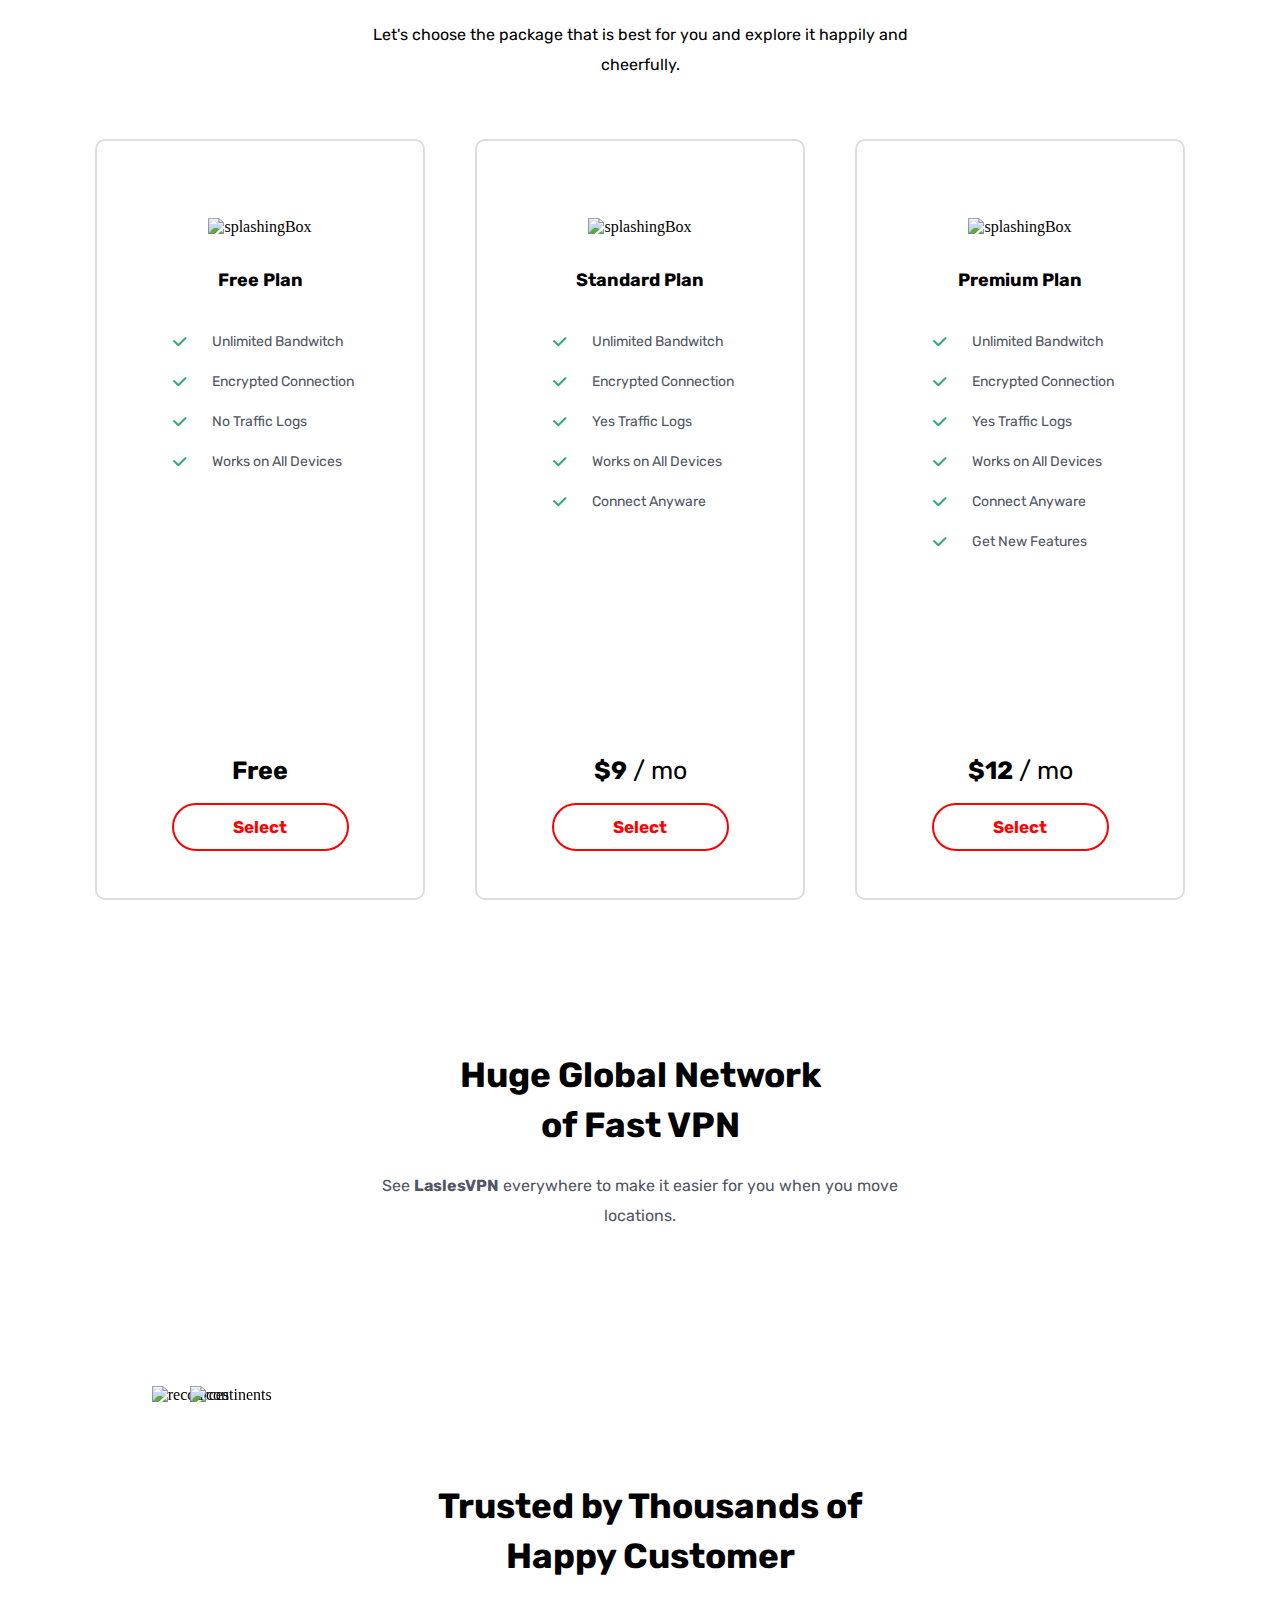
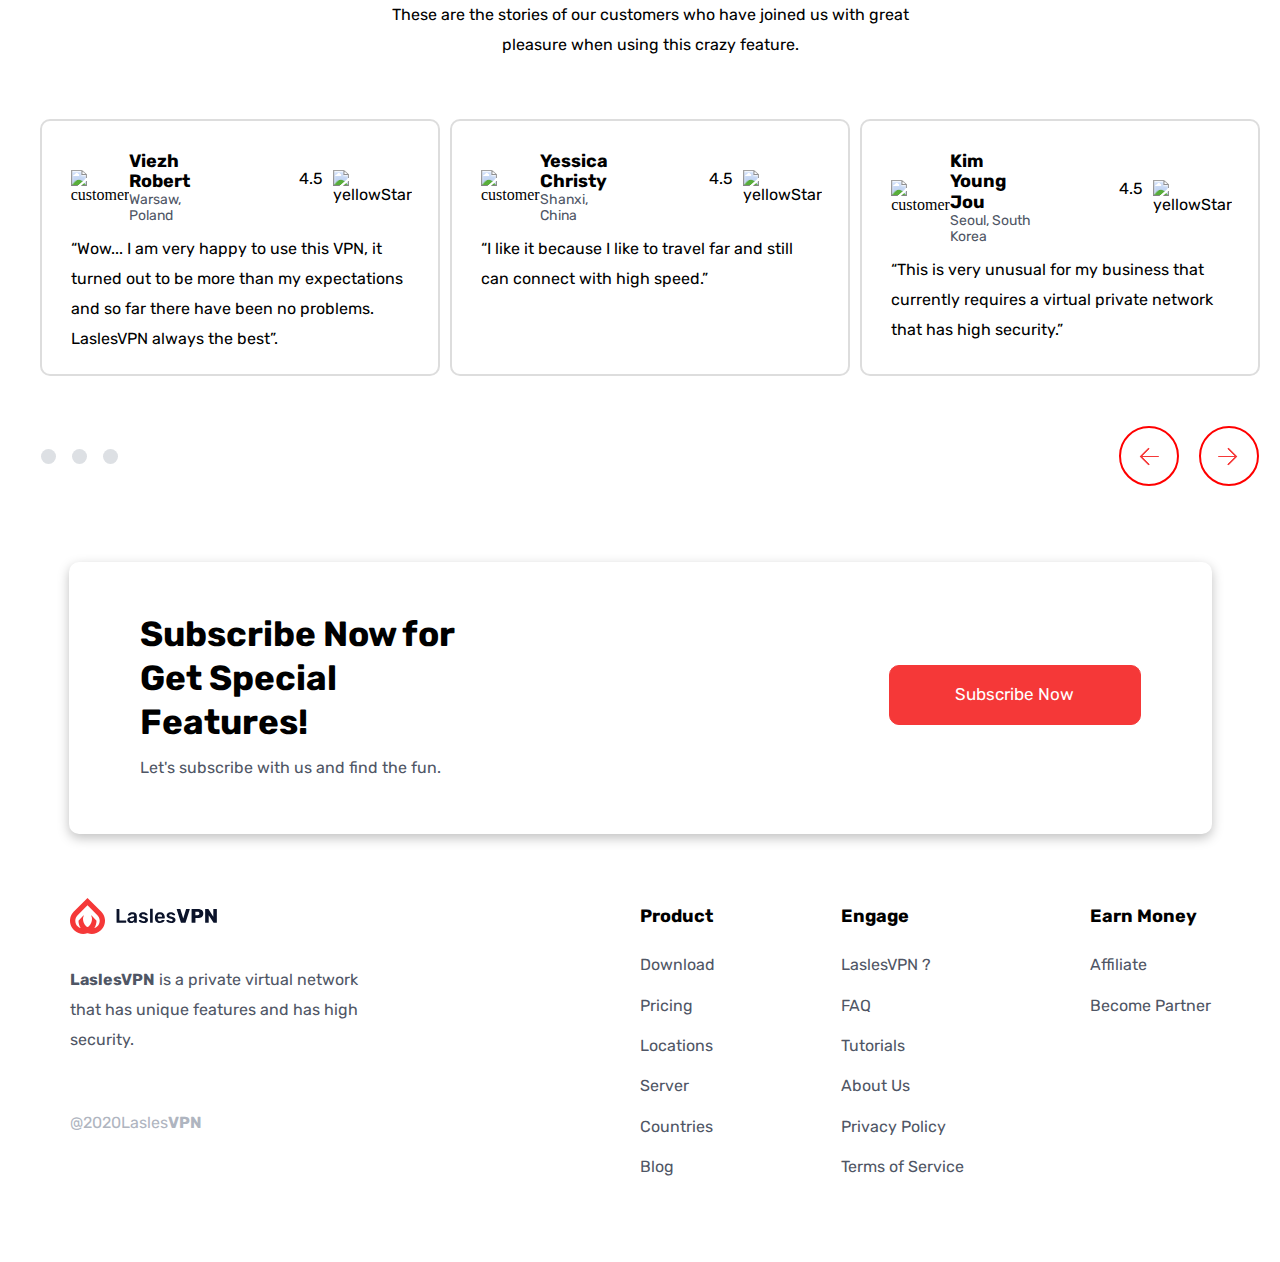
==== commit b3946f50: "set container for hdr logo" ====
--- a/index.html
+++ b/index.html
@@ -15,13 +15,15 @@
     <link rel="preconnect" href="https://fonts.gstatic.com" crossorigin>
     <link href="https://fonts.googleapis.com/css2?family=Rubik:wght@400;500&display=swap" rel="stylesheet"> 
     <script src="https://kit.fontawesome.com/b703a0679a.js" crossorigin="anonymous"></script>
+    <link href="static/favIcon.png" rel="icon">
     <title>Lasles VPN</title>
 </head>
 <body>
     <header class="hdr__container">
-            <div class="hdr__nav">
-                <img src="static/headerLogo.svg" alt="spark" class="hdr__logo"> 
-                
+            <div class="hdr__nav"> 
+                <a href="#" class="hdr__logo-container">
+                    <img src="static/headerLogo.svg" class="hdr__logo" alt="spark">
+                </a>                
                 <ul class="hdr__menu">
                     <li><a href="#">About</li></a>
                     <li><a href="#">Features</li></a>
@@ -320,4 +322,4 @@
     </footer>
 
 </body>
-</html>
+</html>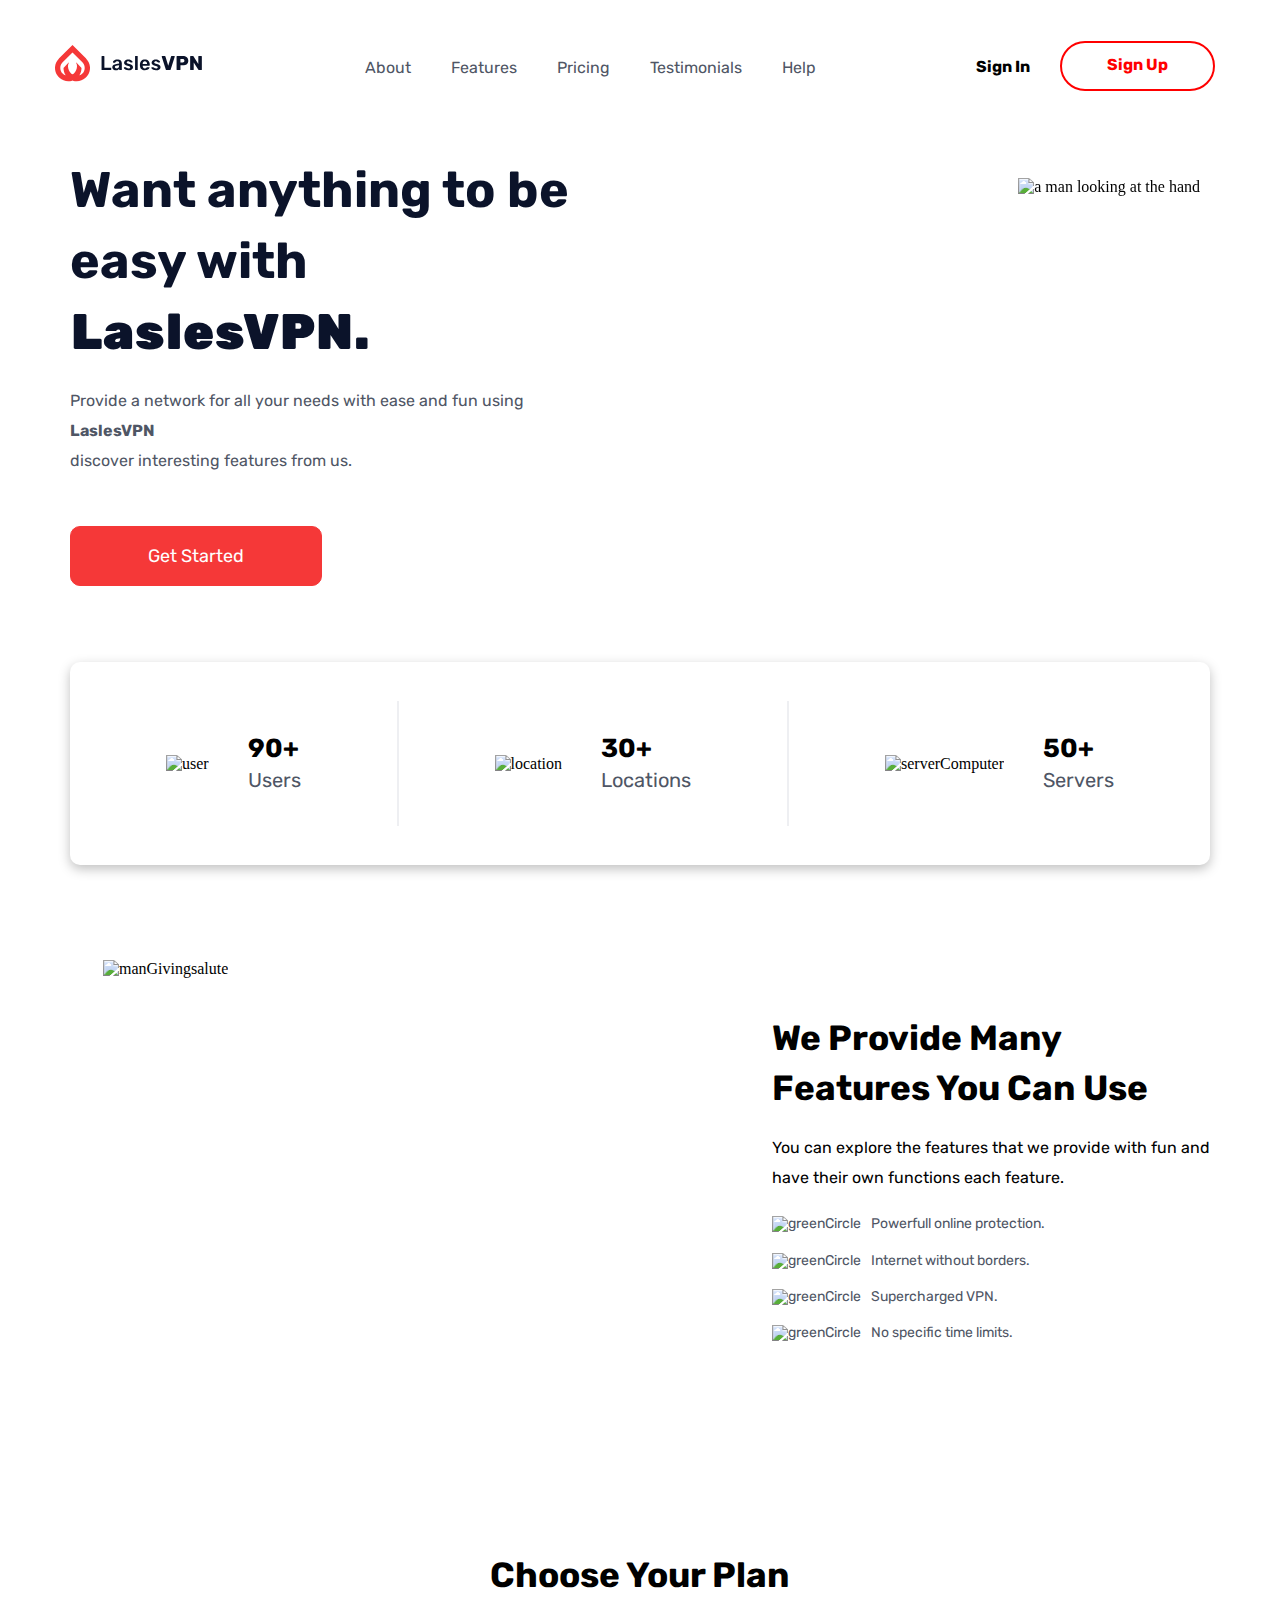
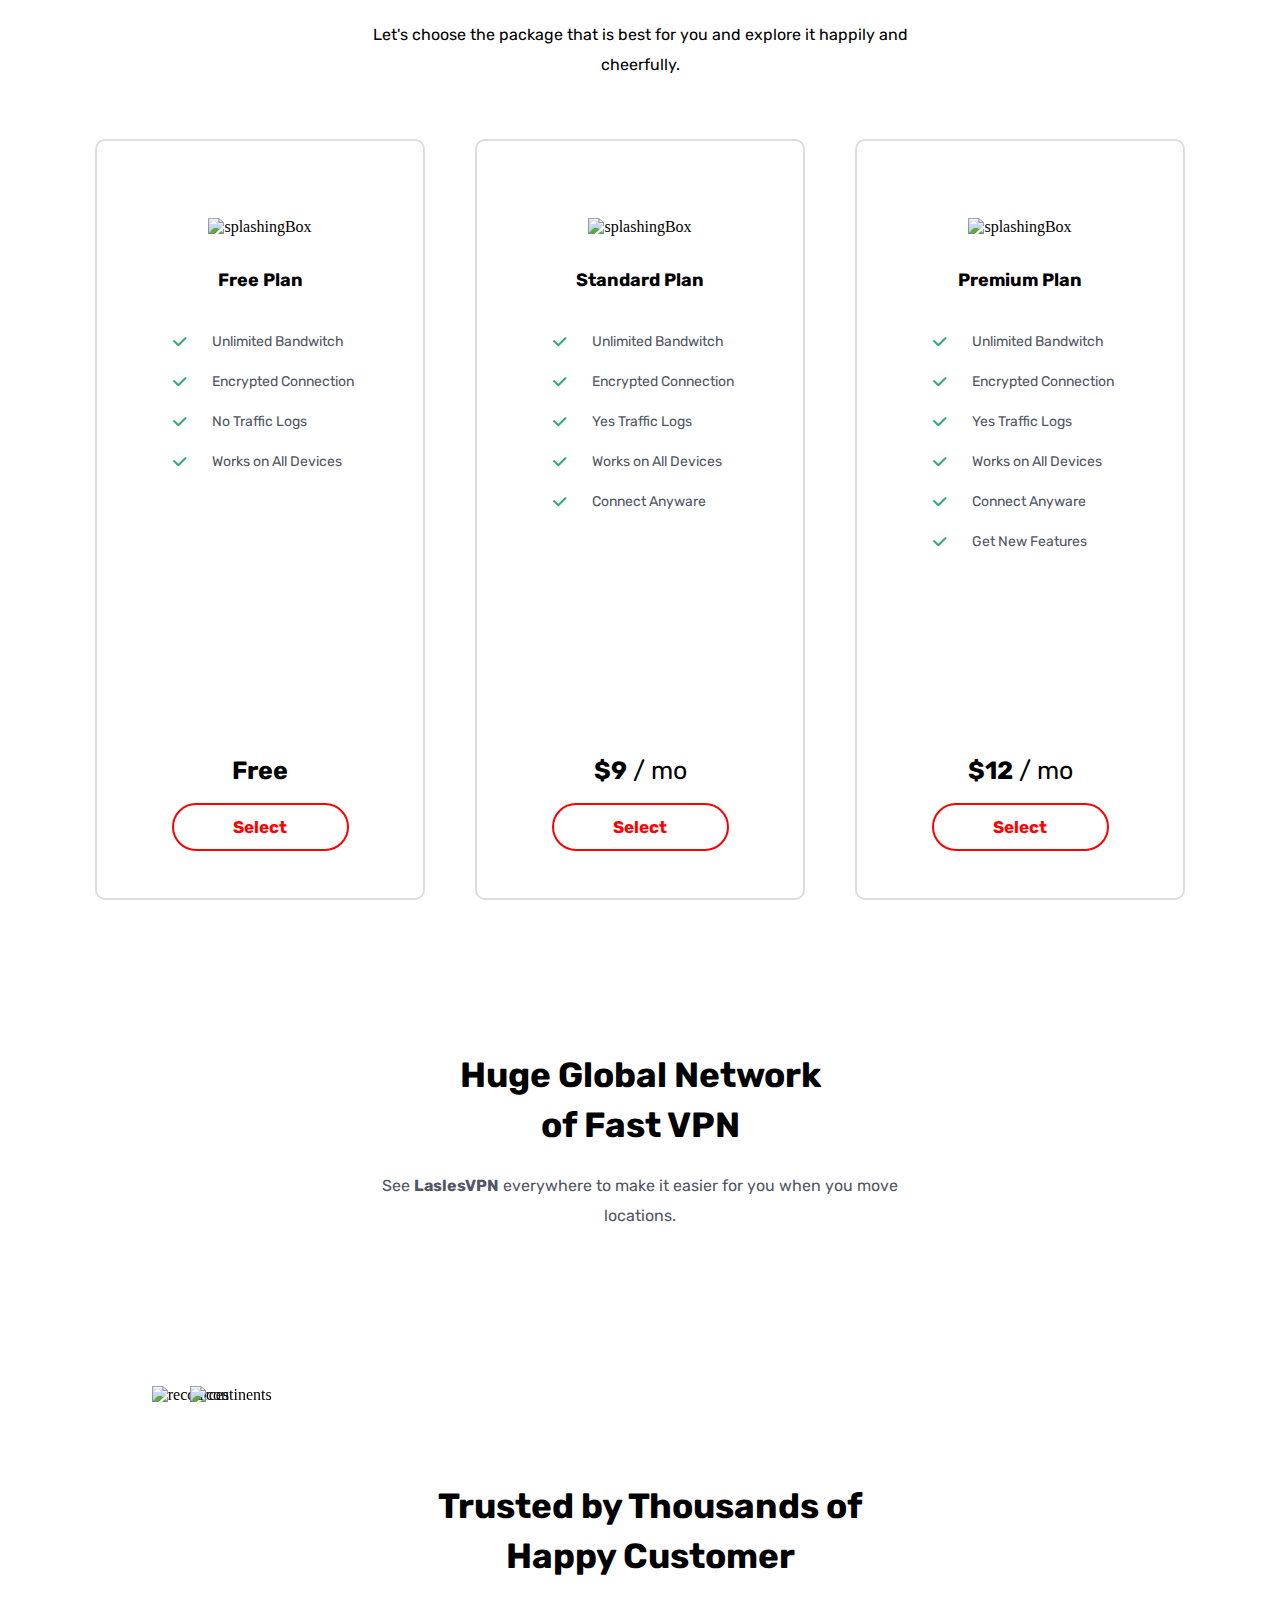
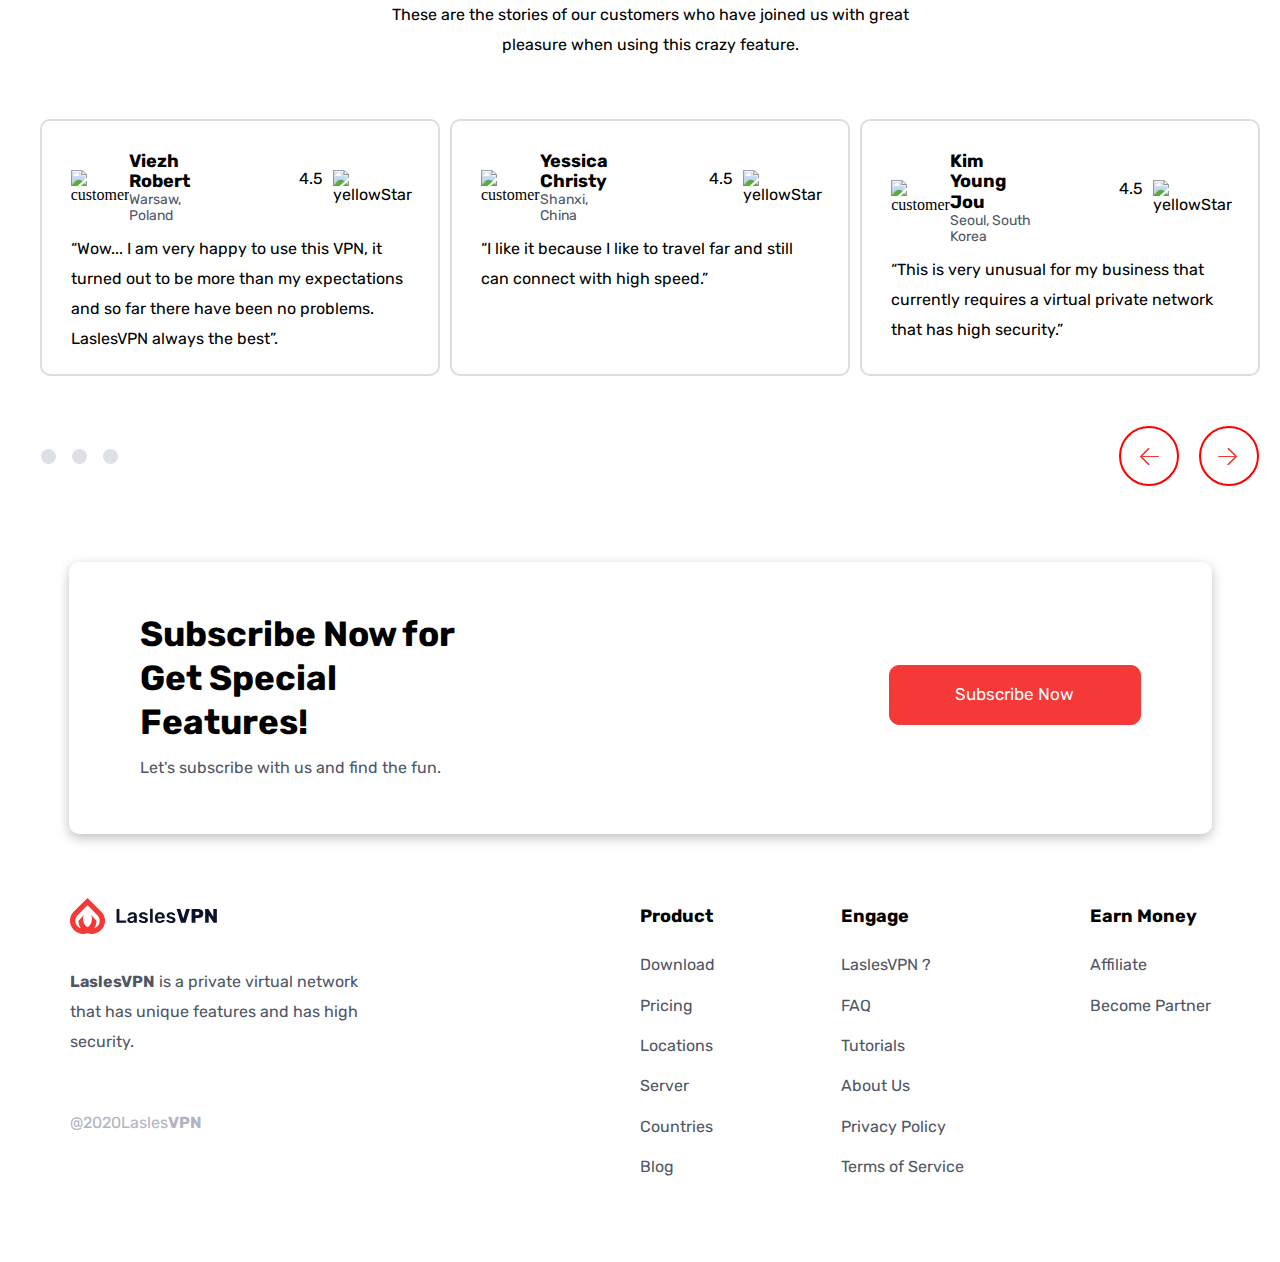
==== commit da74ea98: "add container for footer logo" ====
--- a/index.html
+++ b/index.html
@@ -258,7 +258,9 @@
 
     <footer class="footer__container">
         <div class="footer__info__container">
-            <img class="footer__logo" src="static/footerLogo.svg" alt="spark">
+            <a href="#" class="footer__logo-container">
+                <img class="footer__logo" src="static/footerLogo.svg" alt="spark">
+            </a>
             <p class="footer__info__paragraph"><b>LaslesVPN</b> is a private virtual network that has unique features and has high security.</p>
             <div class="footer__info__links__wrapper">
 
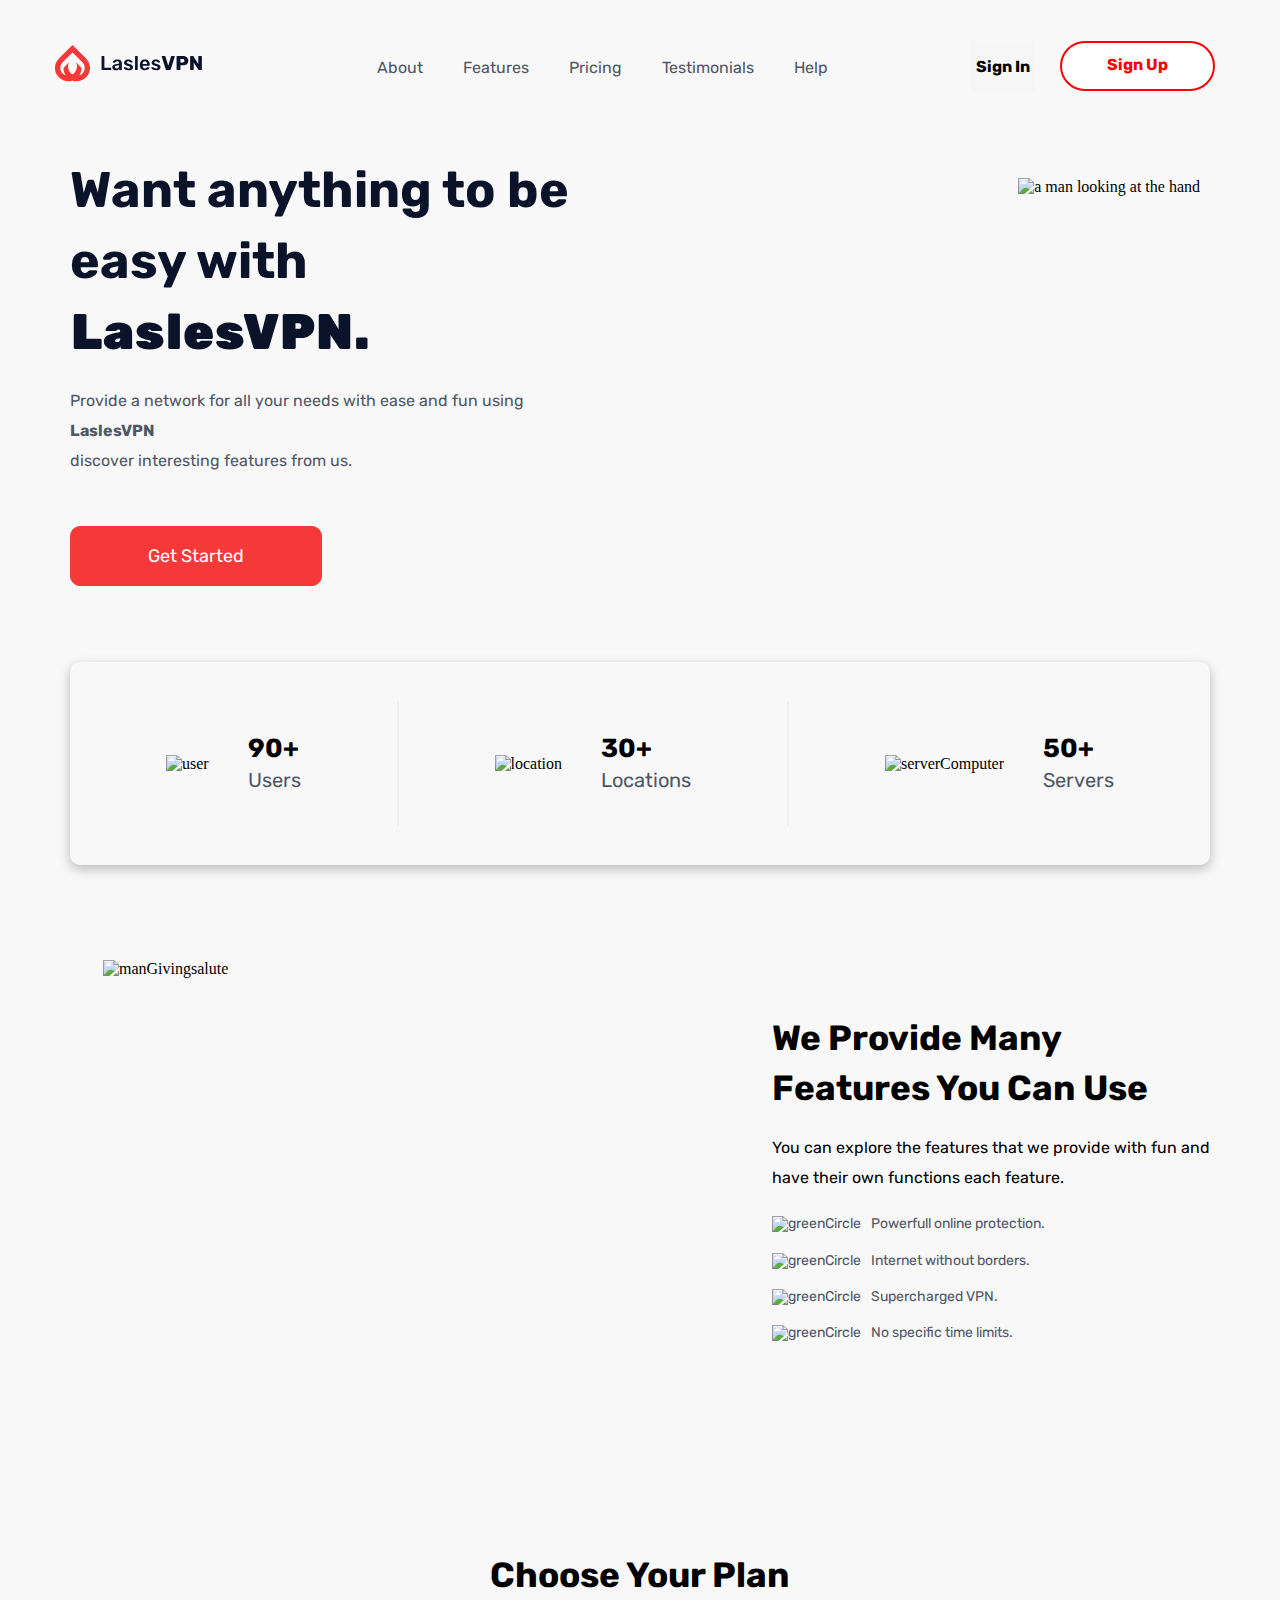
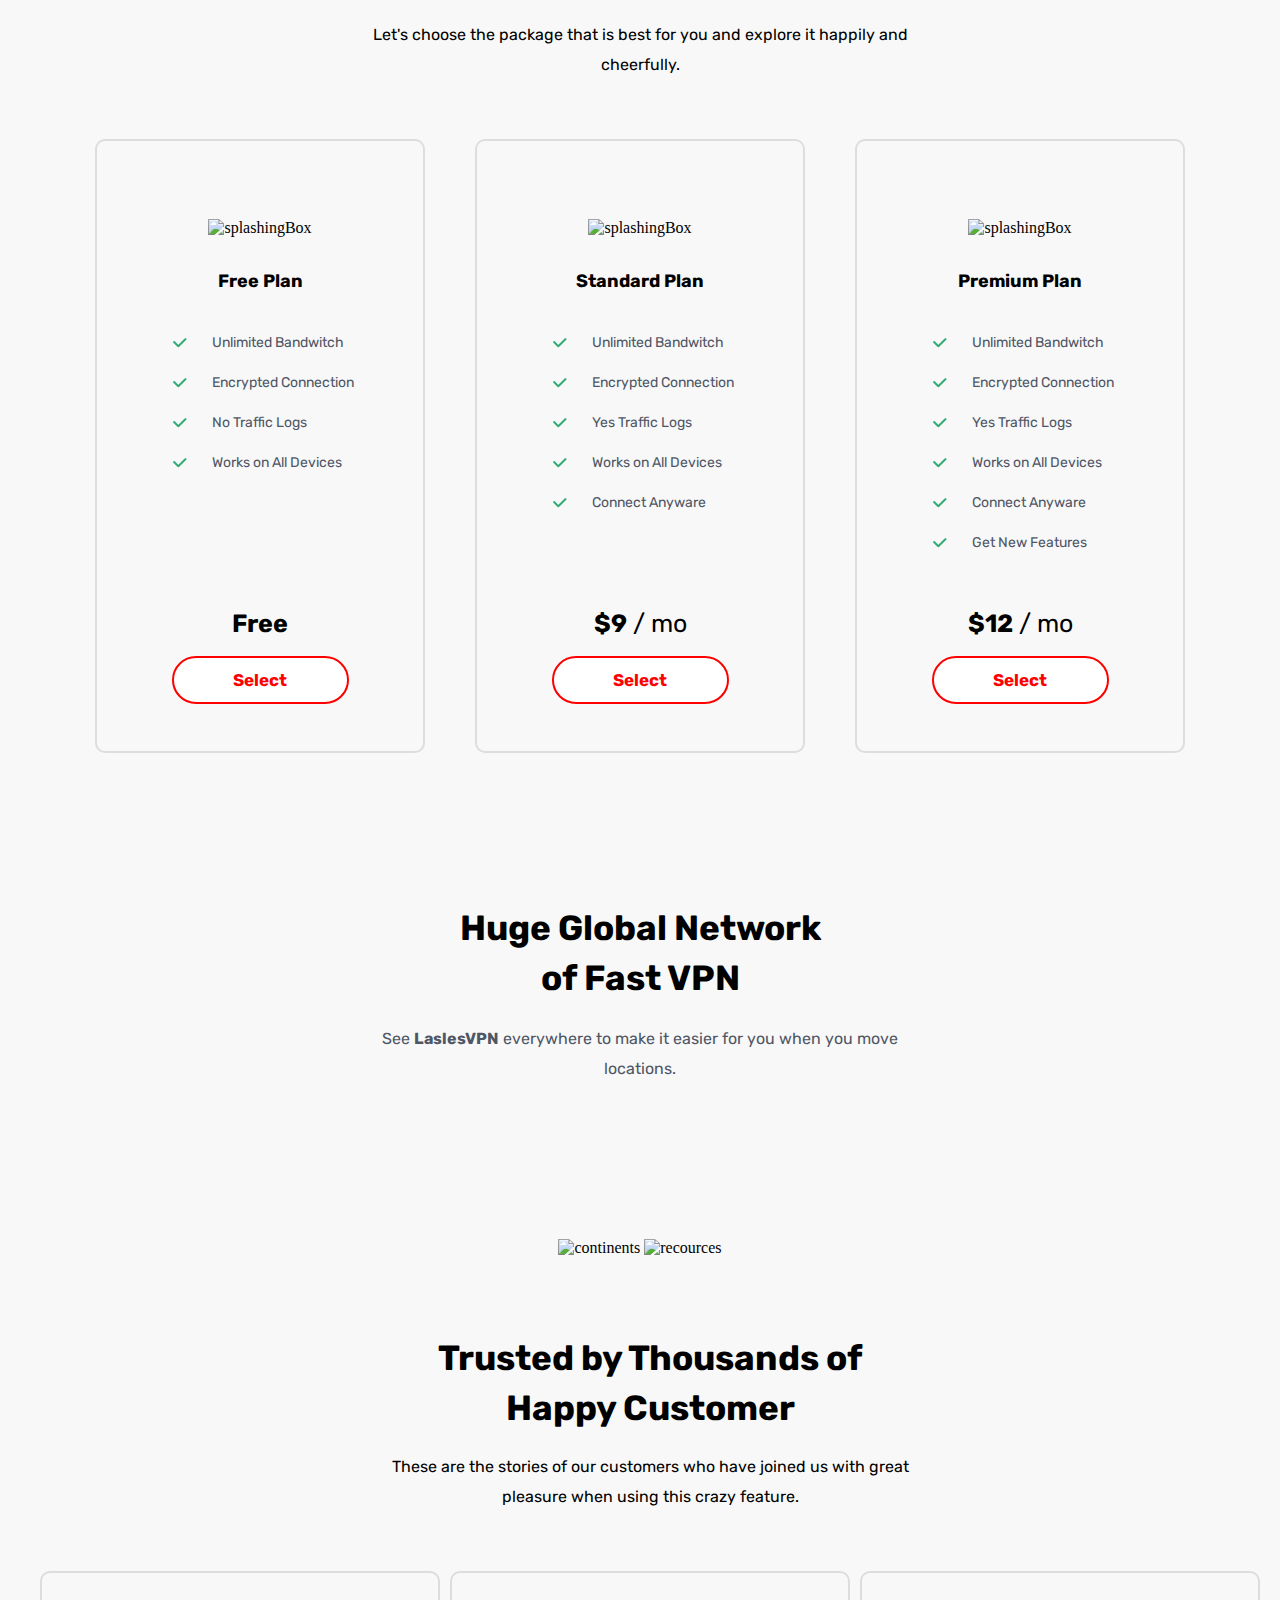
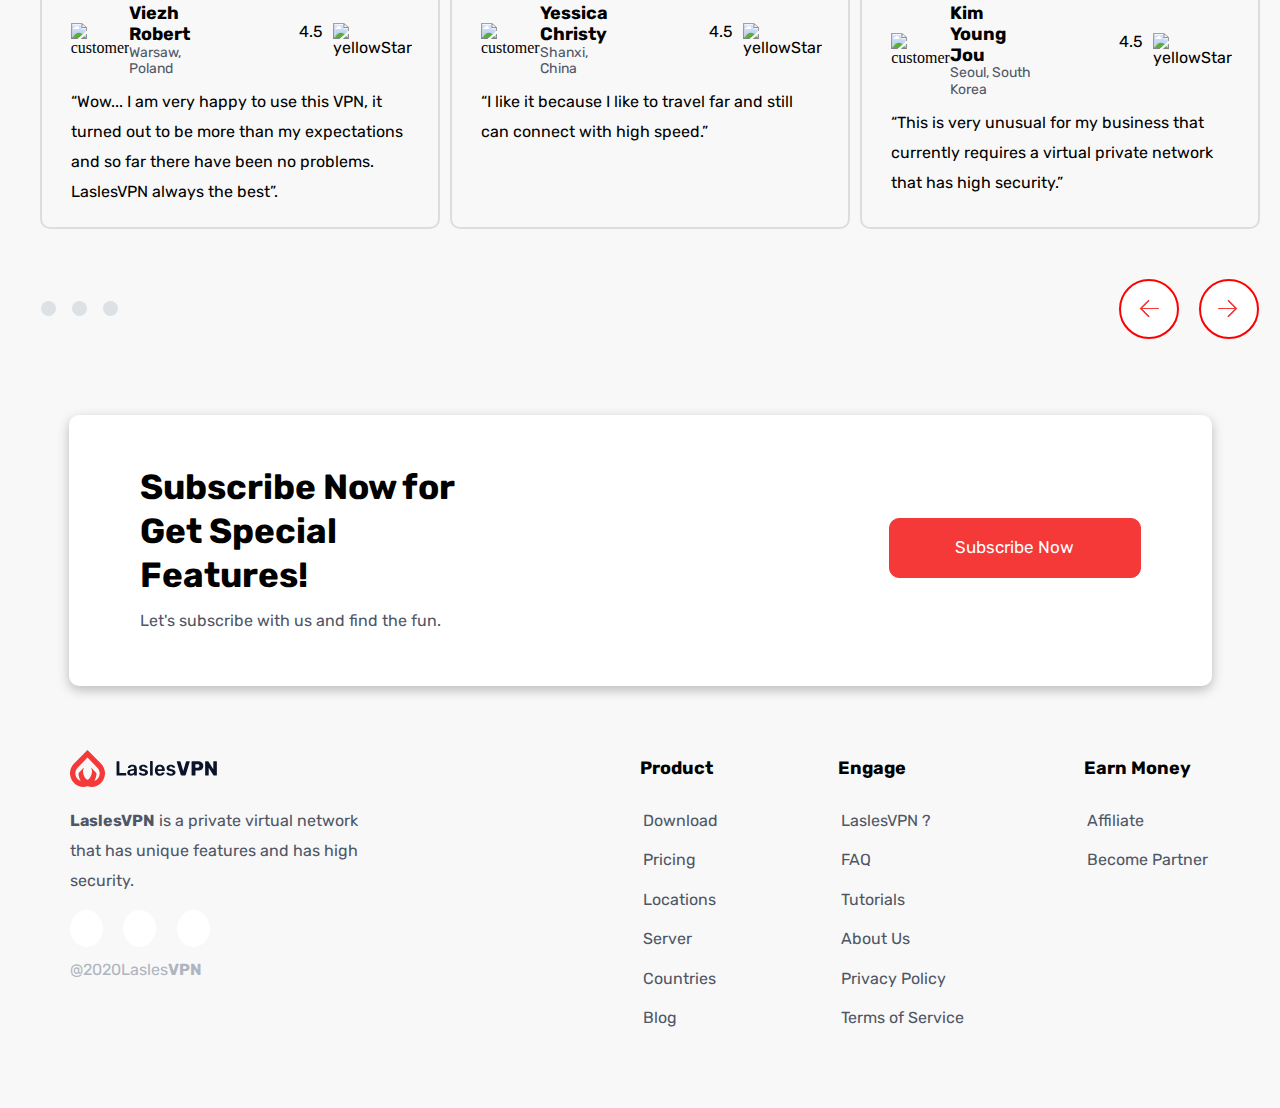
==== commit bea03a85: "set id for section service, plan, slider, subscribe" ====
--- a/index.html
+++ b/index.html
@@ -40,7 +40,7 @@
     </header>
 
     <main>
-        <section class="banner__wrapper">
+        <section class="banner__wrapper" id="about">
                 <div class="banner__container">
                     <h1 class="banner__heading">
                         Want anything to be<br> 
@@ -80,7 +80,7 @@
             </div>
         </section>
 
-        <section class="service__container">
+        <section class="service__container" id="features">
             <img class="service__img" src="static/service.svg" alt=" manGivingsalute">
             <div class="service__text">
                 <h2 class="service__heading">We Provide Many<br>Features You Can Use</h2>
@@ -98,7 +98,7 @@
             </div>     
         </section>
 
-        <section class="plan__container">
+        <section class="plan__container" id="pricing">
             <div class="plan__text__container">
                     <h2 class="plan__heading">Choose Your Plan</h2>
                     <p class="plan__paragraph">Let's choose the package that is best for you and explore it happily and<br>cheerfully.</p>
@@ -172,7 +172,7 @@
                 <img src="static/sponsorsLogo.svg" alt="recources">    
         </section>
 
-        <section class="slider__container">
+        <section class="slider__container" id="testimonials">
             <div class="slider__text">
                 <h2 class="slider__heading">Trusted by Thousands of<br>Happy Customer</h2>
                 <p class="slider__paragraph">These are the stories of our customers who have joined us with great<br>pleasure when using this crazy feature.</p>
@@ -243,7 +243,7 @@
             </div>
         </section>
 
-        <section class="subscribe__container">
+        <section class="subscribe__container" id="help">
             <div class="subscribe__text">
                 <h2 class="subscribe__heading">Subscribe Now for Get Special Features!</h2>
                 <span class="subscribe__description">Let's subscribe with us and find the fun.</span>
--- a/styles/styles.css
+++ b/styles/styles.css
@@ -2,6 +2,10 @@
 
 * {
     box-sizing: border-box;
+}
+
+body {
+    background: #F8F8F8;
 }
 
 :root {
@@ -12,6 +16,7 @@
     --font-size_nubmer: 26px;
     --font-size_text: 20px;
 }
+
 .square__button:hover {
     background-color: white;
     color: red;
@@ -25,15 +30,15 @@
     box-sizing: border-box;
 }
 
-.hdr__logo {
-    margin-right: 156px;
+.hdr__logo-container {
+    margin-right: 168px;
 }
 
 .hdr__nav {
     align-items: center;
     display: flex;
     margin-top: 38px;
-    }
+}
 
 .hdr__menu {
     display: flex;
@@ -72,6 +77,7 @@
     font-weight: var(--weight);
     margin-right: 25px;
     transition: ease-in-out 0.5s;
+    background-color: #F6F6F6;
 } 
 
 .unbordered__button:hover {
@@ -285,8 +291,7 @@
     flex-direction: column;
     justify-content: space-between;
     padding-bottom: 47px;
-    height: 761px;
-    padding-top: 77px;
+    padding-top: 78px;
     transition: ease-in-out 0.6s;
     width: 330px; 
 }
@@ -295,6 +300,7 @@
     display: flex;
     flex-direction: column;
     align-items: center;
+    margin-bottom: 40px;
 }
 
 .plan__list {
@@ -355,11 +361,11 @@
 .vpnNetwork__container {
     width: 1148px;
     margin: auto;
+    text-align: center;
 }
 
 .vpnNetwork__text {
     padding-top: 121px;
-    text-align: center;
     font-family: 'Rubik', sans-serif;
 }
 
@@ -376,8 +382,6 @@
 }
 
 .vpnNetwork__map {
-    position: sticky;
-    left: 190px;
     margin-top: 139px;
     margin-bottom: 30px; 
 }
@@ -649,6 +653,10 @@
     justify-content: space-between;
 }
 
+.footer__logo-container {
+    width: max-content;
+}
+
 .footer__info__container {
     width: 320px;
     display: flex;
@@ -695,17 +703,55 @@
     flex-direction: column;
 }
 
+.footer__info__link__container {
+    transition: ease-in-out 0.5s;
+    width: 33px;
+    height: 37px;
+    border-radius: 50%;
+    background-color: white;
+    display: flex;
+}
+
+.footer__info__links__wrapper {
+    display: flex;
+    justify-content: space-between;
+    width: 140px;
+    background-color: #F8F8F8;
+}
+
 .footer__info__link {
-    float: left;
+    transition: ease-in-out 0.3s;
+    color: red;
+    width: 50px;
+    display: flex;
+    justify-content: center;
+    align-items: center;
+    text-decoration: none;
+}
+
+.footer__info__link:hover {
+    transform: scale(1.2);
+}
+
+.footer__info__link__container:hover {
+    filter: drop-shadow(0px 1px 2px rgb(238, 23, 23));
+    transform:scale(1.3);
+}
+
+.footer__info__link__container:hover .footer__info__link {
+    transition: ease-in-out 0.5s;
+    transform: scale(1.2);
 }
 
 .footer__navigation__menu a {
+    padding: 3px;
     transition: color ease-in-out 0.5s;
-    margin-bottom: 22px;
+    margin-bottom: 15px;
     font-family: 'Rubik', sans-serif;
     font-size: 16px;
     color: #4F5665;
     text-decoration: none;
+    width: max-content;
 }
 
 .footer__navigation__menu a:hover {
